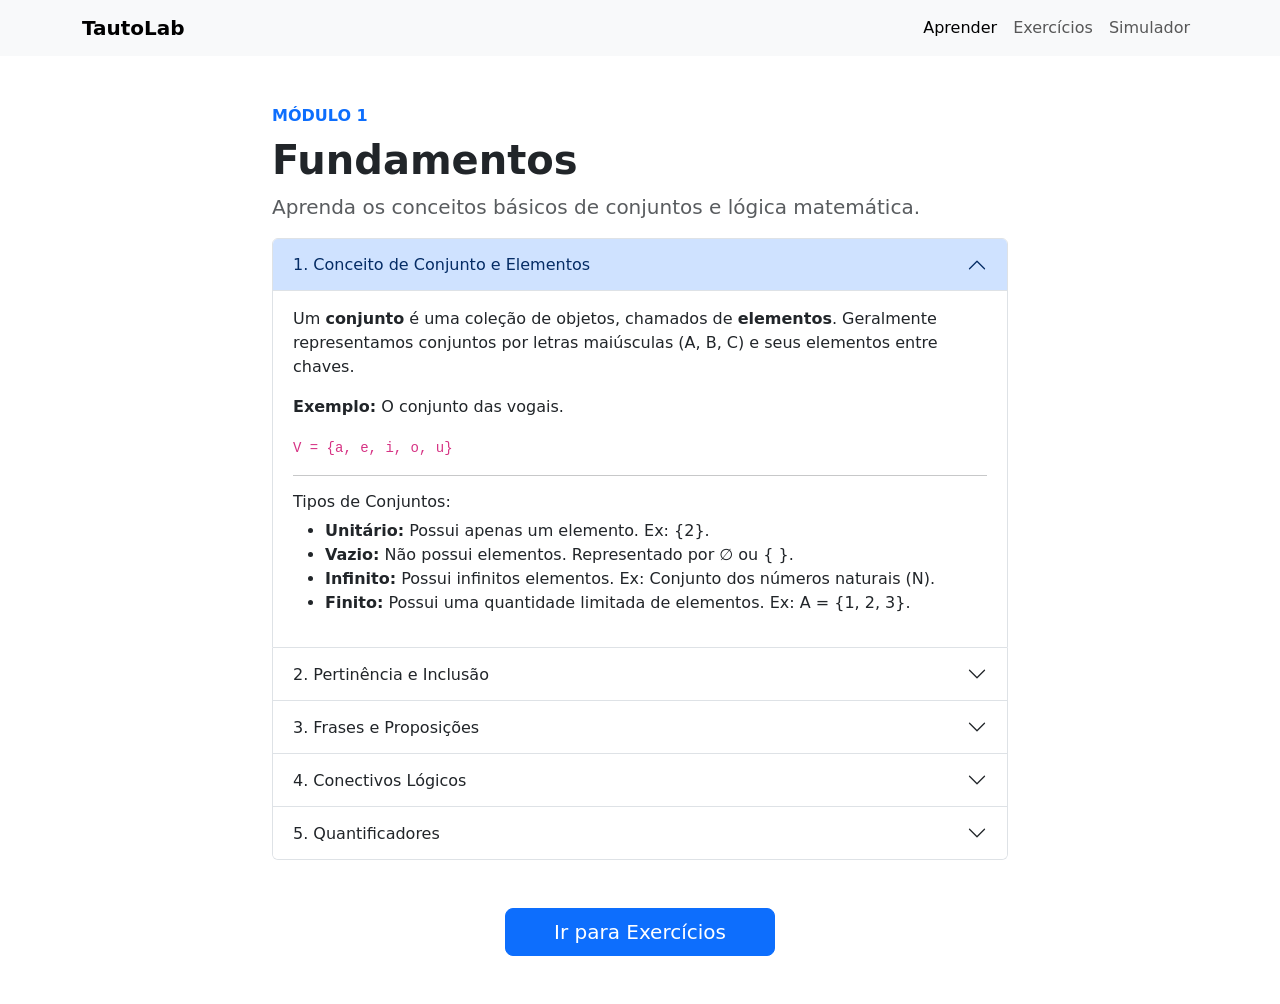
==== index.html @ dc7afc3d "aprender.html renomeado para index.html" ====
<!DOCTYPE html>
<html lang="pt-br">

<head>
    <meta charset="UTF-8">
    <meta name="viewport" content="width=device-width, initial-scale=1.0">
    <title>TautoLab - Aprender</title>
    <!-- Bootstrap 5.3.8 CSS -->
    <link href="https://cdn.jsdelivr.net/npm/bootstrap@5.3.8/dist/css/bootstrap.min.css" rel="stylesheet"
        integrity="sha384-sRIl4kxILFvY47J16cr9ZwB07vP4J8+LH7qKQnuqkuIAvNWLzeN8tE5YBujZqJLB" crossorigin="anonymous">
    <!-- CSS -->
    <link rel="stylesheet" href="css/style.css">
</head>

<body>

    <!-- Navbar Simples -->
    <nav class="navbar navbar-expand-lg bg-body-tertiary">
        <div class="container">
            <a class="navbar-brand fw-bold" href="index.html">TautoLab</a>
            <button class="navbar-toggler" type="button" data-bs-toggle="collapse" data-bs-target="#navbarNav">
                <span class="navbar-toggler-icon"></span>
            </button>
            <div class="collapse navbar-collapse" id="navbarNav">
                <ul class="navbar-nav ms-auto">
                    <li class="nav-item">
                        <a class="nav-link active" href="index.html">Aprender</a>
                    </li>
                    <li class="nav-item">
                        <a class="nav-link" href="exercicios.html">Exercícios</a>
                    </li>
                    <li class="nav-item">
                        <a class="nav-link" href="simulador.html">Simulador</a>
                    </li>
                </ul>
            </div>
        </div>
    </nav>

    <!-- Conteúdo Principal (Módulo 1) -->
    <main class="container my-5">
        <div class="row">
            <div class="col-lg-8 mx-auto">
                <span class="text-primary fw-semibold">
                    MÓDULO 1
                </span>
                <h1 class="fw-bold mt-2">
                    Fundamentos
                </h1>
                <p class="lead text-muted">Aprenda os conceitos básicos de conjuntos e lógica matemática.</p>

                <!-- Accordion para organizar os tópicos -->
                <div class="accordion" id="accordionAprender">

                    <!-- Tópico 1: Conjuntos -->
                    <div class="accordion-item">
                        <h2 class="accordion-header">
                            <button class="accordion-button" type="button" data-bs-toggle="collapse"
                                data-bs-target="#topico1" aria-expanded="true">
                                1. Conceito de Conjunto e Elementos
                            </button>
                        </h2>
                        <div id="topico1" class="accordion-collapse collapse show" data-bs-parent="#accordionAprender">
                            <div class="accordion-body">
                                <p>Um <strong>conjunto</strong> é uma coleção de objetos, chamados de
                                    <strong>elementos</strong>. Geralmente representamos conjuntos por letras maiúsculas
                                    (A, B, C) e seus elementos entre chaves.
                                </p>
                                <p><strong>Exemplo:</strong> O conjunto das vogais.</p>
                                <code>V = {a, e, i, o, u}</code>
                                <hr>
                                <h6>Tipos de Conjuntos:</h6>
                                <ul>
                                    <li><strong>Unitário:</strong> Possui apenas um elemento. Ex: {2}.</li>
                                    <li><strong>Vazio:</strong> Não possui elementos. Representado por ∅ ou { }.</li>
                                    <li><strong>Infinito:</strong> Possui infinitos elementos. Ex: Conjunto dos números
                                        naturais (N).</li>
                                    <li><strong>Finito:</strong> Possui uma quantidade limitada de elementos.
                                        Ex: A = {1, 2, 3}.</li>
                                </ul>
                            </div>
                        </div>
                    </div>

                    <!-- Tópico 2: Pertinência e Inclusão -->
                    <div class="accordion-item">
                        <h2 class="accordion-header">
                            <button class="accordion-button collapsed" type="button" data-bs-toggle="collapse"
                                data-bs-target="#topico2">
                                2. Pertinência e Inclusão
                            </button>
                        </h2>
                        <div id="topico2" class="accordion-collapse collapse" data-bs-parent="#accordionAprender">
                            <div class="accordion-body">
                                <p>Estes são os símbolos que usamos para relacionar elementos e conjuntos.</p>
                                <div class="alert alert-info">
                                    <strong>Pertinência (∈ / ∉):</strong> Relaciona um <em>elemento</em> a um
                                    conjunto.<br>
                                    Ex: <code>a ∈ V</code> (a pertence a V) ou <code>b ∉ V</code> (b não pertence a V).
                                </div>
                                <div class="alert alert-warning">
                                    <strong>Inclusão (⊂ / ⊃):</strong> Relaciona um <em>conjunto</em> a outro
                                    conjunto.<br>
                                    Ex: Se A = {1, 2} e B = {1, 2, 3, 4}, então <code>A ⊂ B</code> (A está contido em
                                    B).
                                </div>

                            </div>
                        </div>
                    </div>

                    <!-- Tópico 3: Frases e Proposições -->
                    <div class="accordion-item">
                        <h2 class="accordion-header">
                            <button class="accordion-button collapsed" type="button" data-bs-toggle="collapse"
                                data-bs-target="#topico3">
                                3. Frases e Proposições
                            </button>
                        </h2>
                        <div id="topico3" class="accordion-collapse collapse" data-bs-parent="#accordionAprender">
                            <div class="accordion-body">
                                <p>Nem toda frase é uma proposição. Uma <strong>proposição</strong> é uma sentença
                                    declarativa que pode ser classificada como <strong>Verdadeira (V)</strong> ou
                                    <strong>Falsa (F)</strong>.
                                </p>
                                <ul>
                                    <li><strong>É proposição:</strong> "O Brasil fica na América do Sul." (V)</li>
                                    <li><strong>É proposição:</strong> "2 + 2 = 5." (F)</li>
                                    <li><strong>Não é proposição:</strong> "Qual é o seu nome?" (Pergunta)</li>
                                    <li><strong>Não é proposição:</strong> "Estude para a prova!" (Imperativo)</li>
                                </ul>
                            </div>
                        </div>
                    </div>

                    <!-- Tópico 4: Conectivos Lógicos -->
                    <div class="accordion-item">
                        <h2 class="accordion-header">
                            <button class="accordion-button collapsed" type="button" data-bs-toggle="collapse"
                                data-bs-target="#topico4">
                                4. Conectivos Lógicos
                            </button>
                        </h2>
                        <div id="topico4" class="accordion-collapse collapse" data-bs-parent="#accordionAprender">
                            <div class="accordion-body">
                                <p>Os conectivos servem para combinar proposições simples e formar proposições
                                    compostas.</p>
                                <table class="table table-bordered">
                                    <thead>
                                        <tr>
                                            <th>Conectivo</th>
                                            <th>Símbolo</th>
                                            <th>Nome</th>
                                        </tr>
                                    </thead>
                                    <tbody>
                                        <tr>
                                            <td>NÃO</td>
                                            <td>~</td>
                                            <td>Negação</td>
                                        </tr>
                                        <tr>
                                            <td>E</td>
                                            <td>∧</td>
                                            <td>Conjunção</td>
                                        </tr>
                                        <tr>
                                            <td>OU</td>
                                            <td>∨</td>
                                            <td>Disjunção</td>
                                        </tr>
                                        <tr>
                                            <td>SE... ENTÃO</td>
                                            <td>→</td>
                                            <td>Condicional</td>
                                        </tr>
                                        <tr>
                                            <td>SE E SOMENTE SE</td>
                                            <td>↔</td>
                                            <td>Bicondicional</td>
                                        </tr>
                                    </tbody>
                                </table>
                                <p class="mt-3"><em>*Na próxima aba (Simulador), você poderá testar como esses
                                        conectivos funcionam na prática.</em></p>
                            </div>
                        </div>
                    </div>

                    <!-- Tópico 5: Quantificadores -->
                    <div class="accordion-item">
                        <h2 class="accordion-header">
                            <button class="accordion-button collapsed" type="button" data-bs-toggle="collapse"
                                data-bs-target="#topico5">
                                5. Quantificadores
                            </button>
                        </h2>
                        <div id="topico5" class="accordion-collapse collapse" data-bs-parent="#accordionAprender">
                            <div class="accordion-body">

                                <p>Os quantificadores indicam quantos elementos de um universo
                                    satisfazem determinada propriedade.</p>

                                <ul>
                                    <li>
                                        <strong>Universal (∀):</strong> Significa "para todo".
                                        Exemplo: <code>∀x ∈ ℕ, x + 0 = x</code>.
                                        A sentença afirma que todo número natural somado a zero
                                        permanece igual a ele mesmo.
                                    </li>
                                    <li>
                                        <strong>Existencial (∃):</strong> Significa "existe pelo menos um".
                                        Exemplo: <code>∃x ∈ {1, 2, 3}, x > 2</code>.
                                        A sentença é verdadeira porque existe um elemento do universo,
                                        o número 3, que é maior que 2.
                                    </li>
                                </ul>

                            </div>
                        </div>
                    </div>

                </div>
                <!-- Fim do Accordion -->

                <!-- Botão para ir ao próximo módulo -->
                <div class="mt-5 text-center">
                    <a href="exercicios.html" class="btn btn-primary btn-lg px-5">Ir para Exercícios <i
                            class="bi bi-arrow-right"></i></a>
                </div>

            </div>
        </div>
    </main>

    <!-- Bootstrap 5.3.8 JS Bundle (inclui Popper) -->
    <script src="https://cdn.jsdelivr.net/npm/bootstrap@5.3.8/dist/js/bootstrap.bundle.min.js"
        integrity="sha384-FKyoEForCGlyvwx9Hj09JcYn3nv7wiPVlz7YYwJrWVcXK/BmnVDxM+D2scQbITxI"
        crossorigin="anonymous"></script>

    <script src="js/aprender.js"></script>
</body>

</html>
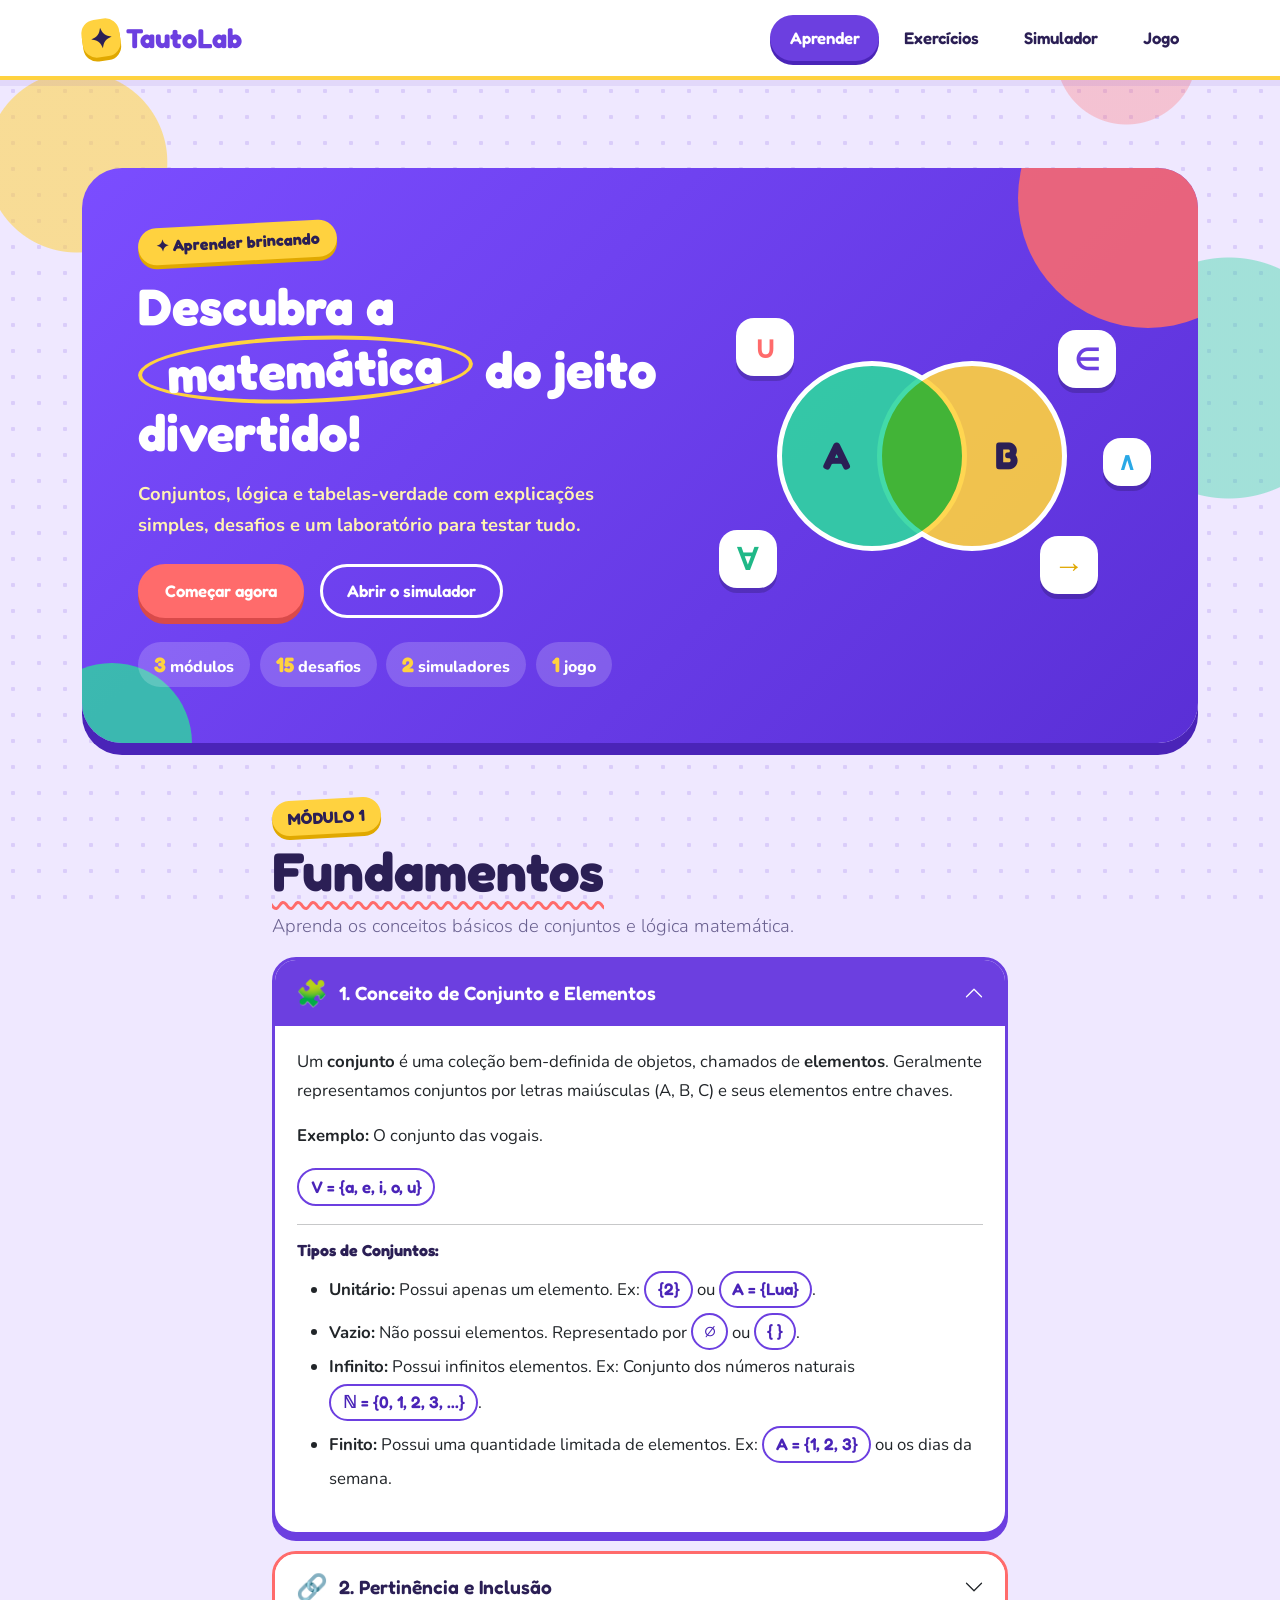
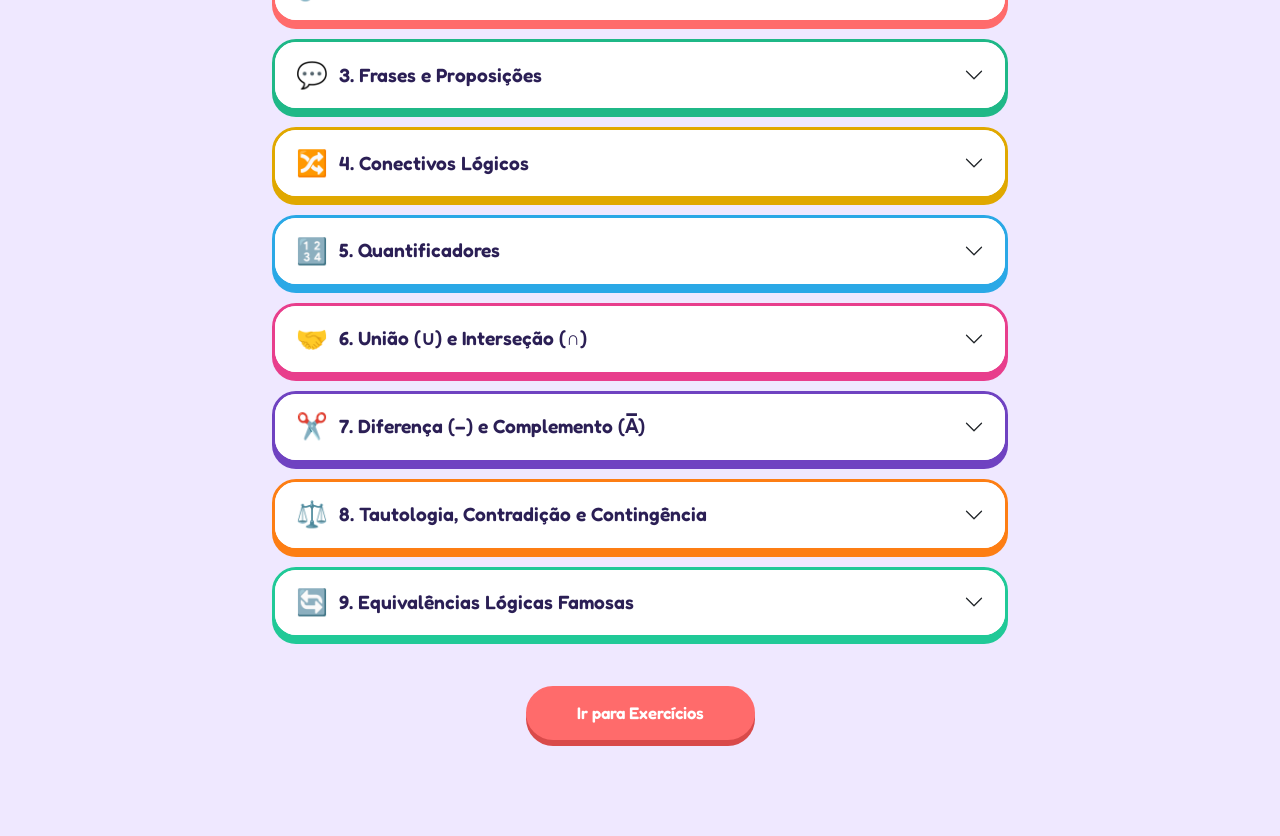
==== commit 18a6a456: "Projeto reestruturado" ====
--- a/index.html
+++ b/index.html
@@ -1,244 +1,412 @@
-<!DOCTYPE html>
-<html lang="pt-br">
-
-<head>
-    <meta charset="UTF-8">
-    <meta name="viewport" content="width=device-width, initial-scale=1.0">
-    <title>TautoLab - Aprender</title>
-    <!-- Bootstrap 5.3.8 CSS -->
-    <link href="https://cdn.jsdelivr.net/npm/bootstrap@5.3.8/dist/css/bootstrap.min.css" rel="stylesheet"
-        integrity="sha384-sRIl4kxILFvY47J16cr9ZwB07vP4J8+LH7qKQnuqkuIAvNWLzeN8tE5YBujZqJLB" crossorigin="anonymous">
-    <!-- CSS -->
-    <link rel="stylesheet" href="css/style.css">
-</head>
-
-<body>
-
-    <!-- Navbar Simples -->
-    <nav class="navbar navbar-expand-lg bg-body-tertiary">
-        <div class="container">
-            <a class="navbar-brand fw-bold" href="index.html">TautoLab</a>
-            <button class="navbar-toggler" type="button" data-bs-toggle="collapse" data-bs-target="#navbarNav">
-                <span class="navbar-toggler-icon"></span>
-            </button>
-            <div class="collapse navbar-collapse" id="navbarNav">
-                <ul class="navbar-nav ms-auto">
-                    <li class="nav-item">
-                        <a class="nav-link active" href="index.html">Aprender</a>
-                    </li>
-                    <li class="nav-item">
-                        <a class="nav-link" href="exercicios.html">Exercícios</a>
-                    </li>
-                    <li class="nav-item">
-                        <a class="nav-link" href="simulador.html">Simulador</a>
-                    </li>
-                </ul>
-            </div>
-        </div>
-    </nav>
-
-    <!-- Conteúdo Principal (Módulo 1) -->
-    <main class="container my-5">
-        <div class="row">
-            <div class="col-lg-8 mx-auto">
-                <span class="text-primary fw-semibold">
-                    MÓDULO 1
-                </span>
-                <h1 class="fw-bold mt-2">
-                    Fundamentos
-                </h1>
-                <p class="lead text-muted">Aprenda os conceitos básicos de conjuntos e lógica matemática.</p>
-
-                <!-- Accordion para organizar os tópicos -->
-                <div class="accordion" id="accordionAprender">
-
-                    <!-- Tópico 1: Conjuntos -->
-                    <div class="accordion-item">
-                        <h2 class="accordion-header">
-                            <button class="accordion-button" type="button" data-bs-toggle="collapse"
-                                data-bs-target="#topico1" aria-expanded="true">
-                                1. Conceito de Conjunto e Elementos
-                            </button>
-                        </h2>
-                        <div id="topico1" class="accordion-collapse collapse show" data-bs-parent="#accordionAprender">
-                            <div class="accordion-body">
-                                <p>Um <strong>conjunto</strong> é uma coleção de objetos, chamados de
-                                    <strong>elementos</strong>. Geralmente representamos conjuntos por letras maiúsculas
-                                    (A, B, C) e seus elementos entre chaves.
-                                </p>
-                                <p><strong>Exemplo:</strong> O conjunto das vogais.</p>
-                                <code>V = {a, e, i, o, u}</code>
-                                <hr>
-                                <h6>Tipos de Conjuntos:</h6>
-                                <ul>
-                                    <li><strong>Unitário:</strong> Possui apenas um elemento. Ex: {2}.</li>
-                                    <li><strong>Vazio:</strong> Não possui elementos. Representado por ∅ ou { }.</li>
-                                    <li><strong>Infinito:</strong> Possui infinitos elementos. Ex: Conjunto dos números
-                                        naturais (N).</li>
-                                    <li><strong>Finito:</strong> Possui uma quantidade limitada de elementos.
-                                        Ex: A = {1, 2, 3}.</li>
-                                </ul>
-                            </div>
-                        </div>
-                    </div>
-
-                    <!-- Tópico 2: Pertinência e Inclusão -->
-                    <div class="accordion-item">
-                        <h2 class="accordion-header">
-                            <button class="accordion-button collapsed" type="button" data-bs-toggle="collapse"
-                                data-bs-target="#topico2">
-                                2. Pertinência e Inclusão
-                            </button>
-                        </h2>
-                        <div id="topico2" class="accordion-collapse collapse" data-bs-parent="#accordionAprender">
-                            <div class="accordion-body">
-                                <p>Estes são os símbolos que usamos para relacionar elementos e conjuntos.</p>
-                                <div class="alert alert-info">
-                                    <strong>Pertinência (∈ / ∉):</strong> Relaciona um <em>elemento</em> a um
-                                    conjunto.<br>
-                                    Ex: <code>a ∈ V</code> (a pertence a V) ou <code>b ∉ V</code> (b não pertence a V).
-                                </div>
-                                <div class="alert alert-warning">
-                                    <strong>Inclusão (⊂ / ⊃):</strong> Relaciona um <em>conjunto</em> a outro
-                                    conjunto.<br>
-                                    Ex: Se A = {1, 2} e B = {1, 2, 3, 4}, então <code>A ⊂ B</code> (A está contido em
-                                    B).
-                                </div>
-
-                            </div>
-                        </div>
-                    </div>
-
-                    <!-- Tópico 3: Frases e Proposições -->
-                    <div class="accordion-item">
-                        <h2 class="accordion-header">
-                            <button class="accordion-button collapsed" type="button" data-bs-toggle="collapse"
-                                data-bs-target="#topico3">
-                                3. Frases e Proposições
-                            </button>
-                        </h2>
-                        <div id="topico3" class="accordion-collapse collapse" data-bs-parent="#accordionAprender">
-                            <div class="accordion-body">
-                                <p>Nem toda frase é uma proposição. Uma <strong>proposição</strong> é uma sentença
-                                    declarativa que pode ser classificada como <strong>Verdadeira (V)</strong> ou
-                                    <strong>Falsa (F)</strong>.
-                                </p>
-                                <ul>
-                                    <li><strong>É proposição:</strong> "O Brasil fica na América do Sul." (V)</li>
-                                    <li><strong>É proposição:</strong> "2 + 2 = 5." (F)</li>
-                                    <li><strong>Não é proposição:</strong> "Qual é o seu nome?" (Pergunta)</li>
-                                    <li><strong>Não é proposição:</strong> "Estude para a prova!" (Imperativo)</li>
-                                </ul>
-                            </div>
-                        </div>
-                    </div>
-
-                    <!-- Tópico 4: Conectivos Lógicos -->
-                    <div class="accordion-item">
-                        <h2 class="accordion-header">
-                            <button class="accordion-button collapsed" type="button" data-bs-toggle="collapse"
-                                data-bs-target="#topico4">
-                                4. Conectivos Lógicos
-                            </button>
-                        </h2>
-                        <div id="topico4" class="accordion-collapse collapse" data-bs-parent="#accordionAprender">
-                            <div class="accordion-body">
-                                <p>Os conectivos servem para combinar proposições simples e formar proposições
-                                    compostas.</p>
-                                <table class="table table-bordered">
-                                    <thead>
-                                        <tr>
-                                            <th>Conectivo</th>
-                                            <th>Símbolo</th>
-                                            <th>Nome</th>
-                                        </tr>
-                                    </thead>
-                                    <tbody>
-                                        <tr>
-                                            <td>NÃO</td>
-                                            <td>~</td>
-                                            <td>Negação</td>
-                                        </tr>
-                                        <tr>
-                                            <td>E</td>
-                                            <td>∧</td>
-                                            <td>Conjunção</td>
-                                        </tr>
-                                        <tr>
-                                            <td>OU</td>
-                                            <td>∨</td>
-                                            <td>Disjunção</td>
-                                        </tr>
-                                        <tr>
-                                            <td>SE... ENTÃO</td>
-                                            <td>→</td>
-                                            <td>Condicional</td>
-                                        </tr>
-                                        <tr>
-                                            <td>SE E SOMENTE SE</td>
-                                            <td>↔</td>
-                                            <td>Bicondicional</td>
-                                        </tr>
-                                    </tbody>
-                                </table>
-                                <p class="mt-3"><em>*Na próxima aba (Simulador), você poderá testar como esses
-                                        conectivos funcionam na prática.</em></p>
-                            </div>
-                        </div>
-                    </div>
-
-                    <!-- Tópico 5: Quantificadores -->
-                    <div class="accordion-item">
-                        <h2 class="accordion-header">
-                            <button class="accordion-button collapsed" type="button" data-bs-toggle="collapse"
-                                data-bs-target="#topico5">
-                                5. Quantificadores
-                            </button>
-                        </h2>
-                        <div id="topico5" class="accordion-collapse collapse" data-bs-parent="#accordionAprender">
-                            <div class="accordion-body">
-
-                                <p>Os quantificadores indicam quantos elementos de um universo
-                                    satisfazem determinada propriedade.</p>
-
-                                <ul>
-                                    <li>
-                                        <strong>Universal (∀):</strong> Significa "para todo".
-                                        Exemplo: <code>∀x ∈ ℕ, x + 0 = x</code>.
-                                        A sentença afirma que todo número natural somado a zero
-                                        permanece igual a ele mesmo.
-                                    </li>
-                                    <li>
-                                        <strong>Existencial (∃):</strong> Significa "existe pelo menos um".
-                                        Exemplo: <code>∃x ∈ {1, 2, 3}, x > 2</code>.
-                                        A sentença é verdadeira porque existe um elemento do universo,
-                                        o número 3, que é maior que 2.
-                                    </li>
-                                </ul>
-
-                            </div>
-                        </div>
-                    </div>
-
-                </div>
-                <!-- Fim do Accordion -->
-
-                <!-- Botão para ir ao próximo módulo -->
-                <div class="mt-5 text-center">
-                    <a href="exercicios.html" class="btn btn-primary btn-lg px-5">Ir para Exercícios <i
-                            class="bi bi-arrow-right"></i></a>
-                </div>
-
-            </div>
-        </div>
-    </main>
-
-    <!-- Bootstrap 5.3.8 JS Bundle (inclui Popper) -->
-    <script src="https://cdn.jsdelivr.net/npm/bootstrap@5.3.8/dist/js/bootstrap.bundle.min.js"
-        integrity="sha384-FKyoEForCGlyvwx9Hj09JcYn3nv7wiPVlz7YYwJrWVcXK/BmnVDxM+D2scQbITxI"
-        crossorigin="anonymous"></script>
-
-    <script src="js/aprender.js"></script>
-</body>
-
+<!DOCTYPE html>
+<html lang="pt-br">
+
+<head>
+    <meta charset="UTF-8">
+    <meta name="viewport" content="width=device-width, initial-scale=1.0">
+    <title>TautoLab - Aprender brincando</title>
+    <!-- Bootstrap 5.3.8 CSS -->
+    <link href="https://cdn.jsdelivr.net/npm/bootstrap@5.3.8/dist/css/bootstrap.min.css" rel="stylesheet"
+        integrity="sha384-sRIl4kxILFvY47J16cr9ZwB07vP4J8+LH7qKQnuqkuIAvNWLzeN8tE5YBujZqJLB" crossorigin="anonymous">
+    <!-- CSS -->
+    <link rel="stylesheet" href="css/style.css">
+</head>
+
+<body class="pagina-aprender">
+
+    <!-- Navbar Simples -->
+    <nav class="navbar navbar-expand-lg navbar-tauto">
+        <div class="container">
+            <a class="navbar-brand fw-bold" href="index.html"><span class="brand-mark" aria-hidden="true">✦</span> TautoLab</a>
+            <button class="navbar-toggler" type="button" data-bs-toggle="collapse" data-bs-target="#navbarNav">
+                <span class="navbar-toggler-icon"></span>
+            </button>
+            <div class="collapse navbar-collapse" id="navbarNav">
+                <ul class="navbar-nav ms-auto">
+                    <li class="nav-item">
+                        <a class="nav-link active" href="index.html">Aprender</a>
+                    </li>
+                    <li class="nav-item">
+                        <a class="nav-link" href="exercicios.html">Exercícios</a>
+                    </li>
+                    <li class="nav-item">
+                        <a class="nav-link" href="simulador.html">Simulador</a>
+                    </li>
+                    <li class="nav-item">
+                        <a class="nav-link" href="jogo.html">Jogo</a>
+                    </li>
+                </ul>
+            </div>
+        </div>
+    </nav>
+
+    <!-- Conteúdo Principal -->
+    <main class="container my-5">
+
+        <!-- HERO SECTION -->
+        <section class="hero" aria-labelledby="tituloHero">
+            <div class="hero-texto">
+                <span class="hero-selo">✦ Aprender brincando</span>
+                <h2 class="hero-titulo" id="tituloHero">
+                    Descubra a <span class="destaque">matemática</span> do jeito divertido!
+                </h2>
+                <p class="hero-descricao">
+                    Conjuntos, lógica e tabelas-verdade com explicações simples,
+                    desafios e um laboratório para testar tudo.
+                </p>
+                <div class="hero-botoes">
+                    <a href="#accordionAprender" class="btn btn-primary btn-lg">Começar agora</a>
+                    <a href="simulador.html" class="btn btn-outline-primary btn-lg">Abrir o simulador</a>
+                </div>
+                <ul class="hero-numeros">
+                    <li><strong>3</strong> módulos</li>
+                    <li><strong>15</strong> desafios</li>
+                    <li><strong>2</strong> simuladores</li>
+                    <li><strong>1</strong> jogo</li>
+                </ul>
+            </div>
+
+            <div class="hero-arte" aria-hidden="true">
+                <div class="venn">
+                    <span class="venn-a">A</span>
+                    <span class="venn-b">B</span>
+                </div>
+                <span class="simbolo s1">∪</span>
+                <span class="simbolo s2">∈</span>
+                <span class="simbolo s3">∀</span>
+                <span class="simbolo s4">→</span>
+                <span class="simbolo s5">∧</span>
+            </div>
+        </section>
+
+        <div class="row">
+            <div class="col-lg-8 mx-auto">
+                <span class="text-primary fw-semibold">
+                    MÓDULO 1
+                </span>
+                <h1 class="fw-bold mt-2">
+                    Fundamentos
+                </h1>
+                <p class="lead text-muted">Aprenda os conceitos básicos de conjuntos e lógica matemática.</p>
+
+                <!-- Accordion para organizar os tópicos -->
+                <div class="accordion" id="accordionAprender">
+
+                    <!-- Tópico 1: Conjuntos -->
+                    <div class="accordion-item">
+                        <h2 class="accordion-header">
+                            <button class="accordion-button" type="button" data-bs-toggle="collapse"
+                                data-bs-target="#topico1" aria-expanded="true">
+                                1. Conceito de Conjunto e Elementos
+                            </button>
+                        </h2>
+                        <div id="topico1" class="accordion-collapse collapse show" data-bs-parent="#accordionAprender">
+                            <div class="accordion-body">
+                                <p>Um <strong>conjunto</strong> é uma coleção bem-definida de objetos, chamados de
+                                    <strong>elementos</strong>. Geralmente representamos conjuntos por letras maiúsculas
+                                    (A, B, C) e seus elementos entre chaves.
+                                </p>
+                                <p><strong>Exemplo:</strong> O conjunto das vogais.</p>
+                                <p><span class="chip">V = {a, e, i, o, u}</span></p>
+                                <hr>
+                                <h6>Tipos de Conjuntos:</h6>
+                                <ul>
+                                    <li><strong>Unitário:</strong> Possui apenas um elemento. Ex: <span class="chip">{2}</span> ou <span class="chip">A = {Lua}</span>.</li>
+                                    <li><strong>Vazio:</strong> Não possui elementos. Representado por <span class="chip">∅</span> ou <span class="chip">{ }</span>.</li>
+                                    <li><strong>Infinito:</strong> Possui infinitos elementos. Ex: Conjunto dos números naturais <span class="chip">ℕ = {0, 1, 2, 3, ...}</span>.</li>
+                                    <li><strong>Finito:</strong> Possui uma quantidade limitada de elementos. Ex: <span class="chip">A = {1, 2, 3}</span> ou os dias da semana.</li>
+                                </ul>
+                            </div>
+                        </div>
+                    </div>
+
+                    <!-- Tópico 2: Pertinência e Inclusão -->
+                    <div class="accordion-item">
+                        <h2 class="accordion-header">
+                            <button class="accordion-button collapsed" type="button" data-bs-toggle="collapse"
+                                data-bs-target="#topico2">
+                                2. Pertinência e Inclusão
+                            </button>
+                        </h2>
+                        <div id="topico2" class="accordion-collapse collapse" data-bs-parent="#accordionAprender">
+                            <div class="accordion-body">
+                                <p>Imagine uma <strong>caixa de lápis de cor</strong> 🖍️. A caixa é o <strong>conjunto</strong> e cada lápis é um <strong>elemento</strong>.</p>
+                                <p class="mb-2">Vamos chamar a nossa caixa de <span class="chip">C = {vermelho, azul, verde}</span></p>
+
+                                <div class="alert alert-info">
+                                    <strong>∈ "pertence"</strong> 📦<br>
+                                    Responde: <em>"Este lápis está dentro da caixa?"</em><br>
+                                    <span class="chip">vermelho ∈ C</span> → o lápis vermelho <strong>está</strong> na caixa. ✅<br>
+                                    <span class="chip">rosa ∉ C</span> → o lápis rosa <strong>não está</strong> na caixa. ❌
+                                </div>
+
+                                <p class="mt-4">Agora imagine <strong>uma caixa pequena dentro de uma caixa maior</strong>, como as bonecas russas 🪆.</p>
+                                <p class="mb-2">Veja: <span class="chip">A = {1, 2}</span> e <span class="chip">B = {1, 2, 3, 4}</span></p>
+
+                                <div class="alert alert-warning">
+                                    <strong>⊂ "está contido"</strong> 🪆<br>
+                                    Todo mundo de A também está em B. Por isso a caixa A cabe dentro da caixa B.<br>
+                                    <span class="chip">A ⊂ B</span> → "A está contido em B". ✅<br>
+                                    <span class="chip">B ⊃ A</span> → o contrário: "B contém A".
+                                </div>
+
+                                <div class="dica">
+                                    💡 <strong>Como não se confundir?</strong>
+                                    <ul class="mb-0">
+                                        <li><strong>∈</strong> liga <strong>um objeto</strong> a uma caixa (um lápis → a caixa).</li>
+                                        <li><strong>⊂</strong> liga <strong>uma caixa</strong> a outra caixa.</li>
+                                    </ul>
+                                </div>
+                            </div>
+                        </div>
+                    </div>
+
+                    <!-- Tópico 3: Frases e Proposições -->
+                    <div class="accordion-item">
+                        <h2 class="accordion-header">
+                            <button class="accordion-button collapsed" type="button" data-bs-toggle="collapse"
+                                data-bs-target="#topico3">
+                                3. Frases e Proposições
+                            </button>
+                        </h2>
+                        <div id="topico3" class="accordion-collapse collapse" data-bs-parent="#accordionAprender">
+                            <div class="accordion-body">
+                                <p>Nem toda frase é uma proposição. Uma <strong>proposição</strong> é uma sentença
+                                    declarativa que pode ser classificada como <strong>Verdadeira (V)</strong> ou
+                                    <strong>Falsa (F)</strong>, nunca os dois ao mesmo tempo.
+                                </p>
+                                <div class="alert alert-success">
+                                    <strong>É proposição (tem valor V ou F):</strong> ✅
+                                    <ul class="mb-0 mt-1">
+                                        <li>"O Brasil fica na América do Sul." → <span class="chip">Verdadeiro (V)</span></li>
+                                        <li>"2 + 2 = 5." → <span class="chip">Falso (F)</span></li>
+                                        <li>"Salvador é a capital da Bahia." → <span class="chip">Verdadeiro (V)</span></li>
+                                    </ul>
+                                </div>
+                                <div class="alert alert-danger mb-0">
+                                    <strong>Não é proposição (não dá para julgar V ou F):</strong> ❌
+                                    <ul class="mb-0 mt-1">
+                                        <li>"Qual é o seu nome?" (Pergunta)</li>
+                                        <li>"Estude para a prova!" (Ordem / Imperativo)</li>
+                                        <li>"x + 2 = 5" (Sentença aberta — não sabemos quem é o <em>x</em>)</li>
+                                    </ul>
+                                </div>
+                            </div>
+                        </div>
+                    </div>
+
+                    <!-- Tópico 4: Conectivos Lógicos -->
+                    <div class="accordion-item">
+                        <h2 class="accordion-header">
+                            <button class="accordion-button collapsed" type="button" data-bs-toggle="collapse"
+                                data-bs-target="#topico4">
+                                4. Conectivos Lógicos
+                            </button>
+                        </h2>
+                        <div id="topico4" class="accordion-collapse collapse" data-bs-parent="#accordionAprender">
+                            <div class="accordion-body">
+                                <p>Os conectivos servem para combinar proposições simples e formar proposições
+                                    compostas.</p>
+                                <div class="table-responsive">
+                                    <table class="table table-bordered align-middle">
+                                        <thead>
+                                            <tr>
+                                                <th>Conectivo</th>
+                                                <th>Símbolo</th>
+                                                <th>Nome</th>
+                                                <th>Exemplo prático</th>
+                                            </tr>
+                                        </thead>
+                                        <tbody>
+                                            <tr>
+                                                <td>NÃO</td>
+                                                <td><span class="chip">¬</span> ou <span class="chip">~</span></td>
+                                                <td>Negação</td>
+                                                <td>Inverte o valor: "Não está chovendo."</td>
+                                            </tr>
+                                            <tr>
+                                                <td>E</td>
+                                                <td><span class="chip">∧</span></td>
+                                                <td>Conjunção</td>
+                                                <td>Só é V se <strong>tudo</strong> for V: "Estudo <strong>e</strong> treino."</td>
+                                            </tr>
+                                            <tr>
+                                                <td>OU</td>
+                                                <td><span class="chip">∨</span></td>
+                                                <td>Disjunção</td>
+                                                <td>Basta <strong>um</strong> ser V: "Leio <strong>ou</strong> jogo."</td>
+                                            </tr>
+                                            <tr>
+                                                <td>SE... ENTÃO</td>
+                                                <td><span class="chip">→</span></td>
+                                                <td>Condicional</td>
+                                                <td>Promessa: "<strong>Se</strong> chover, <strong>então</strong> molha."</td>
+                                            </tr>
+                                            <tr>
+                                                <td>SE E SOMENTE SE</td>
+                                                <td><span class="chip">↔</span></td>
+                                                <td>Bicondicional</td>
+                                                <td>Valores iguais: "Passo <strong>se e somente se</strong> estudar."</td>
+                                            </tr>
+                                        </tbody>
+                                    </table>
+                                </div>
+                                <div class="dica">
+                                    🧪 <strong>Dica:</strong> Na aba <strong>Simulador</strong>, você pode montar expressões com esses símbolos e gerar a tabela-verdade automaticamente!
+                                </div>
+                            </div>
+                        </div>
+                    </div>
+
+                    <!-- Tópico 5: Quantificadores -->
+                    <div class="accordion-item">
+                        <h2 class="accordion-header">
+                            <button class="accordion-button collapsed" type="button" data-bs-toggle="collapse"
+                                data-bs-target="#topico5">
+                                5. Quantificadores
+                            </button>
+                        </h2>
+                        <div id="topico5" class="accordion-collapse collapse" data-bs-parent="#accordionAprender">
+                            <div class="accordion-body">
+                                <p>Os quantificadores são palavrinhas mágicas que dizem <strong>quantos</strong> elementos têm uma característica.</p>
+                                <p class="mb-2">Imagine uma turma com 3 crianças: <span class="chip">Ana, Beto, Caio</span> 🧑‍🤝‍🧑</p>
+
+                                <div class="alert alert-info">
+                                    <strong>∀ "para todo"</strong> (vale para <strong>TODOS</strong>) 📣<br>
+                                    <em>"Todo mundo trouxe lanche."</em> Só é verdade se <strong>as 3 crianças</strong> trouxerem.<br>
+                                    Com números: <span class="chip">∀x ∈ {2, 4, 6}, x é par</span> ✅ verdade, todos são pares!<br>
+                                    Já <span class="chip">∀x ∈ {2, 4, 5}, x é par</span> ❌ falso, porque o 5 não é par.
+                                </div>
+
+                                <div class="alert alert-warning">
+                                    <strong>∃ "existe"</strong> (basta <strong>UM</strong>) 🔎<br>
+                                    <em>"Alguém trouxe lanche."</em> Basta <strong>uma</strong> criança ter trazido.<br>
+                                    Com números: <span class="chip">∃x ∈ {1, 2, 3}, x &gt; 2</span> ✅ verdade, o <strong>3</strong> é maior que 2!
+                                </div>
+
+                                <div class="dica">
+                                    💡 <strong>Para lembrar:</strong>
+                                    <ul class="mb-0">
+                                        <li><strong>∀</strong> (de cabeça para baixo, parece um <em>A</em> de "<strong>A</strong>ll", "todos") é <strong>exigente</strong>: todos precisam passar no teste.</li>
+                                        <li><strong>∃</strong> (um <em>E</em> ao contrário, de "<strong>E</strong>xiste") é <strong>tranquilo</strong>: basta um passar.</li>
+                                    </ul>
+                                </div>
+                            </div>
+                        </div>
+                    </div>
+
+                    <!-- Tópico 6 -->
+                    <div class="accordion-item">
+                        <h2 class="accordion-header">
+                            <button class="accordion-button collapsed" type="button" data-bs-toggle="collapse"
+                                data-bs-target="#topico6">
+                                6. União (∪) e Interseção (∩)
+                            </button>
+                        </h2>
+                        <div id="topico6" class="accordion-collapse collapse" data-bs-parent="#accordionAprender">
+                            <div class="accordion-body">
+                                <p>Considere dois grupos de amigos: <span class="chip">A = {1, 2, 3}</span> e <span class="chip">B = {3, 4, 5}</span>.</p>
+                                <div class="alert alert-info">
+                                    <strong>União (A ∪ B) — "Juntar tudo"</strong> 🤝<br>
+                                    Reúne todos os elementos de A e de B em uma única caixa, sem repetir o que aparece duas vezes.<br>
+                                    Exemplo: <span class="chip">A ∪ B = {1, 2, 3, 4, 5}</span>
+                                </div>
+                                <div class="alert alert-warning mb-0">
+                                    <strong>Interseção (A ∩ B) — "O que têm em comum"</strong> 🎯<br>
+                                    Pega somente os elementos repetidos que estão nos dois conjuntos ao mesmo tempo.<br>
+                                    Exemplo: <span class="chip">A ∩ B = {3}</span> (se não houver nada em comum, o resultado é <span class="chip">∅</span>).
+                                </div>
+                            </div>
+                        </div>
+                    </div>
+
+                    <!-- Tópico 7 -->
+                    <div class="accordion-item">
+                        <h2 class="accordion-header">
+                            <button class="accordion-button collapsed" type="button" data-bs-toggle="collapse"
+                                data-bs-target="#topico7">
+                                7. Diferença (−) e Complemento (A̅)
+                            </button>
+                        </h2>
+                        <div id="topico7" class="accordion-collapse collapse" data-bs-parent="#accordionAprender">
+                            <div class="accordion-body">
+                                <p>Considere o Universo <span class="chip">U = {1, 2, 3, 4, 5, 6}</span>, <span class="chip">A = {1, 2, 3}</span> e <span class="chip">B = {3, 4}</span>.</p>
+                                <div class="alert alert-info">
+                                    <strong>Diferença (A − B) — "Só o que é de A"</strong> ✂️<br>
+                                    Tira de A tudo o que também aparece em B.<br>
+                                    Exemplo: <span class="chip">A − B = {1, 2}</span> (o 3 saiu porque estava em B).
+                                </div>
+                                <div class="alert alert-warning mb-0">
+                                    <strong>Complemento (A̅) — "O que falta para completar U"</strong> 🧩<br>
+                                    São todos os elementos do Universo (U) que ficaram de fora de A.<br>
+                                    Exemplo: <span class="chip">A̅ = {4, 5, 6}</span>
+                                </div>
+                            </div>
+                        </div>
+                    </div>
+
+                    <!-- Tópico 8 -->
+                    <div class="accordion-item">
+                        <h2 class="accordion-header">
+                            <button class="accordion-button collapsed" type="button" data-bs-toggle="collapse"
+                                data-bs-target="#topico8">
+                                8. Tautologia, Contradição e Contingência
+                            </button>
+                        </h2>
+                        <div id="topico8" class="accordion-collapse collapse" data-bs-parent="#accordionAprender">
+                            <div class="accordion-body">
+                                <p>Quando montamos a tabela-verdade completa de uma expressão, o resultado final recebe um nome especial:</p>
+                                <ul>
+                                    <li><strong>Tautologia:</strong> O resultado é <strong>sempre Verdadeiro (V)</strong> em todas as linhas. Ex: <span class="chip">p ∨ ¬p</span> ("Ou chove, ou não chove").</li>
+                                    <li class="mt-2"><strong>Contradição:</strong> O resultado é <strong>sempre Falso (F)</strong> em todas as linhas. Ex: <span class="chip">p ∧ ¬p</span> ("Chove e não chove ao mesmo tempo").</li>
+                                    <li class="mt-2"><strong>Contingência:</strong> Mistura resultados <strong>V</strong> e <strong>F</strong> dependendo dos valores iniciais. Ex: <span class="chip">p → q</span>.</li>
+                                </ul>
+                            </div>
+                        </div>
+                    </div>
+
+                    <!-- Tópico 9 -->
+                    <div class="accordion-item">
+                        <h2 class="accordion-header">
+                            <button class="accordion-button collapsed" type="button" data-bs-toggle="collapse"
+                                data-bs-target="#topico9">
+                                9. Equivalências Lógicas Famosas
+                            </button>
+                        </h2>
+                        <div id="topico9" class="accordion-collapse collapse" data-bs-parent="#accordionAprender">
+                            <div class="accordion-body">
+                                <p>Duas expressões são <strong>equivalentes (≡)</strong> quando possuem exatamente a mesma tabela-verdade:</p>
+                                <div class="dica mt-0">
+                                    🔄 <strong>As 3 regras de ouro:</strong>
+                                    <ul class="mb-0 mt-1">
+                                        <li><strong>Dupla Negação:</strong> <span class="chip">¬(¬p) ≡ p</span> (Negar duas vezes volta ao início).</li>
+                                        <li><strong>Leis de De Morgan:</strong> <span class="chip">¬(p ∧ q) ≡ ¬p ∨ ¬q</span> e <span class="chip">¬(p ∨ q) ≡ ¬p ∧ ¬q</span>.</li>
+                                        <li><strong>Equivalência do "Se... então":</strong> <span class="chip">p → q ≡ ¬p ∨ q</span> ("Se estudo, passo" equivale a "Não estudo ou passo").</li>
+                                    </ul>
+                                </div>
+                            </div>
+                        </div>
+                    </div>
+
+                </div>
+                <!-- Fim do Accordion -->
+
+                <!-- Botão para ir ao próximo módulo -->
+                <div class="mt-5 text-center">
+                    <a href="exercicios.html" class="btn btn-primary btn-lg px-5">Ir para Exercícios <i
+                            class="bi bi-arrow-right"></i></a>
+                </div>
+
+            </div>
+        </div>
+    </main>
+
+    <!-- Bootstrap 5.3.8 JS Bundle (inclui Popper) -->
+    <script src="https://cdn.jsdelivr.net/npm/bootstrap@5.3.8/dist/js/bootstrap.bundle.min.js"
+        integrity="sha384-FKyoEForCGlyvwx9Hj09JcYn3nv7wiPVlz7YYwJrWVcXK/BmnVDxM+D2scQbITxI"
+        crossorigin="anonymous"></script>
+
+    <script src="js/aprender.js"></script>
+</body>
+
 </html>
--- a/css/style.css
+++ b/css/style.css
@@ -0,0 +1,421 @@
+@import url('https://fonts.googleapis.com/css2?family=Fredoka:wght@500;600;700&family=Nunito:wght@400;600;700;800;900&display=swap');
+
+:root {
+  --ink: #2b1f55;
+  --muted: #6b6291;
+  --violet: #6c3fe0;
+  --violet-dark: #4a24b8;
+  --lilac: #efe8ff;
+  --coral: #ff6b6b;
+  --coral-dark: #d94a4a;
+  --sun: #ffd23f;
+  --mint: #2fd6a0;
+  --sky: #5cc8ff;
+  --paper: #fffaf3;
+  --pop: 0 8px 0 rgba(74, 36, 184, .14);
+  --font-title: 'Fredoka', 'Nunito', sans-serif;
+}
+
+* { box-sizing: border-box; }
+
+body {
+  font-family: 'Nunito', 'Trebuchet MS', sans-serif;
+  color: var(--ink);
+  min-height: 100vh;
+  background-color: var(--lilac);
+  background-image:
+    radial-gradient(circle at 6% 18%, rgba(255, 210, 63, .55) 0 90px, transparent 91px),
+    radial-gradient(circle at 96% 42%, rgba(47, 214, 160, .40) 0 120px, transparent 121px),
+    radial-gradient(circle at 88% 6%, rgba(255, 107, 107, .30) 0 70px, transparent 71px),
+    radial-gradient(rgba(108, 63, 224, .16) 2px, transparent 2.5px);
+  background-size: auto, auto, auto, 26px 26px;
+  background-attachment: fixed;
+}
+
+/* ---------- Navegação ---------- */
+.navbar-tauto {
+  background: #fff !important;
+  border: 0 !important;
+  border-bottom: 4px solid var(--sun) !important;
+  box-shadow: 0 6px 0 rgba(74, 36, 184, .08);
+  padding: .8rem 0;
+}
+.navbar-brand {
+  font-family: var(--font-title);
+  color: var(--violet) !important;
+  font-weight: 700 !important;
+  font-size: 1.7rem;
+  display: flex;
+  align-items: center;
+  gap: .4rem;
+}
+.brand-mark {
+  display: inline-grid;
+  place-items: center;
+  width: 38px; height: 38px;
+  border-radius: 14px;
+  transform: rotate(-8deg);
+  color: var(--ink);
+  background: var(--sun);
+  box-shadow: 0 4px 0 #e0a800;
+}
+.navbar-nav { gap: .4rem; }
+.nav-link {
+  font-family: var(--font-title);
+  font-size: 1.05rem;
+  font-weight: 600;
+  color: var(--ink) !important;
+  border-radius: 999px;
+  padding: .55rem 1.2rem !important;
+  transition: background .2s, transform .2s;
+}
+.nav-link:hover { background: var(--lilac); transform: translateY(-2px) rotate(-1.5deg); }
+.nav-link.active { background: var(--violet); color: #fff !important; box-shadow: 0 4px 0 var(--violet-dark); }
+.navbar-toggler { border: 3px solid var(--lilac); border-radius: 14px; }
+
+/* ---------- Estrutura e títulos ---------- */
+main.container { padding-top: 2.5rem !important; padding-bottom: 3rem !important; }
+h1, h2, h3, h4, h5, h6 {
+  font-family: var(--font-title);
+  color: var(--ink);
+  font-weight: 700 !important;
+  letter-spacing: 0;
+}
+h1 { font-size: clamp(2.2rem, 5vw, 3.4rem); line-height: 1.1; }
+p, li { line-height: 1.7; }
+
+/* Selo "MÓDULO X" */
+main header > span:first-child,
+.pagina-aprender main .col-lg-8 > span.text-primary {
+  display: inline-block;
+  background: var(--sun);
+  color: var(--ink) !important;
+  font-family: var(--font-title);
+  font-weight: 700 !important;
+  padding: .35rem 1rem;
+  border-radius: 999px;
+  transform: rotate(-3deg);
+  box-shadow: 0 4px 0 #e0a800;
+}
+main header > span:first-child::before { content: "★ "; }
+
+/* Faixa de abertura roxa, com rabisco ondulado no título */
+main header {
+  position: relative;
+  overflow: hidden;
+  background: linear-gradient(135deg, #7b4dff, #5a2fd6);
+  color: #fff;
+  border-radius: 32px;
+  padding: clamp(1.5rem, 4vw, 2.6rem);
+  box-shadow: 0 10px 0 var(--violet-dark);
+}
+main header::before,
+main header::after {
+  content: "";
+  position: absolute;
+  border-radius: 50%;
+  pointer-events: none;
+}
+main header::before { width: 180px; height: 180px; right: -50px; top: -60px; background: var(--coral); opacity: .9; }
+main header::after { width: 120px; height: 120px; right: 90px; bottom: -70px; background: var(--mint); opacity: .85; }
+main header > * { position: relative; z-index: 1; }
+main header h1 {
+  color: #fff;
+  text-decoration: underline wavy var(--sun) 3px;
+  text-underline-offset: 10px;
+}
+.lead, main header p { color: var(--muted); font-size: 1.15rem; max-width: 760px; }
+main header p.text-secondary { color: #fff3b0 !important; font-weight: 700; margin-bottom: 0; }
+
+.pagina-aprender h1 { text-decoration: underline wavy var(--coral) 3px; text-underline-offset: 10px; }
+.pagina-aprender .lead { color: var(--muted) !important; }
+
+/* ---------- Cartões ---------- */
+.card {
+  border: 3px solid #fff !important;
+  border-radius: 28px !important;
+  background: #fff;
+  box-shadow: var(--pop) !important;
+  overflow: hidden;
+}
+.card-body { padding: clamp(1.25rem, 3vw, 2rem) !important; }
+
+/* ---------- Botões ---------- */
+.btn {
+  font-family: var(--font-title);
+  font-weight: 600;
+  font-size: 1.05rem;
+  border-radius: 999px;
+  border-width: 3px;
+  padding: .7rem 1.5rem;
+  transition: transform .15s ease, box-shadow .15s ease;
+}
+.btn:hover { transform: translateY(-3px) scale(1.02); }
+.btn:active { transform: translateY(3px); }
+.btn-primary {
+  --bs-btn-bg: var(--coral);
+  --bs-btn-border-color: var(--coral);
+  --bs-btn-hover-bg: #ff5555;
+  --bs-btn-hover-border-color: #ff5555;
+  --bs-btn-active-bg: var(--coral-dark);
+  --bs-btn-active-border-color: var(--coral-dark);
+  --bs-btn-disabled-bg: #c9bff0;
+  --bs-btn-disabled-border-color: #c9bff0;
+  color: #fff;
+  box-shadow: 0 6px 0 var(--coral-dark);
+}
+.btn-primary:hover { box-shadow: 0 9px 0 var(--coral-dark); }
+.btn-primary:active { box-shadow: 0 2px 0 var(--coral-dark); }
+.btn-primary:disabled { box-shadow: 0 6px 0 #a99ad9; }
+.btn-outline-primary {
+  --bs-btn-color: var(--violet-dark);
+  --bs-btn-border-color: var(--violet);
+  --bs-btn-hover-bg: var(--violet);
+  --bs-btn-hover-border-color: var(--violet);
+  background: #fff;
+}
+.btn-outline-secondary {
+  --bs-btn-color: var(--ink);
+  --bs-btn-border-color: #d6cdf5;
+  --bs-btn-hover-bg: var(--lilac);
+  --bs-btn-hover-color: var(--ink);
+  --bs-btn-hover-border-color: var(--violet);
+  background: #fff;
+}
+
+/* ---------- Formulários ---------- */
+.form-control, .form-select {
+  border: 3px solid #e1d8fa;
+  border-radius: 18px;
+  padding: .8rem 1rem;
+  color: var(--ink);
+  font-weight: 700;
+  background-color: #fff;
+}
+.form-control:focus, .form-select:focus {
+  border-color: var(--violet);
+  box-shadow: 0 0 0 .25rem rgba(108, 63, 224, .18);
+}
+.form-label { font-family: var(--font-title); color: var(--ink); font-weight: 600; }
+
+/* ---------- Acordeão: cada tópico com sua cor e emoji ---------- */
+.accordion { display: grid; gap: 1rem; }
+.accordion-item {
+  --c: var(--violet);
+  border: 3px solid var(--c) !important;
+  border-radius: 24px !important;
+  overflow: hidden;
+  background: #fff;
+  box-shadow: 0 6px 0 var(--c);
+}
+.accordion-item:nth-child(2) { --c: var(--coral); }
+.accordion-item:nth-child(3) { --c: #1fb887; }
+.accordion-item:nth-child(4) { --c: #e0a800; }
+.accordion-item:nth-child(5) { --c: #2aa8e6; }
+.accordion-item:nth-child(6) { --c: #e83e8c; } /* Rosa (Tópico 6) */
+.accordion-item:nth-child(7) { --c: #6f42c1; } /* Roxo escuro (Tópico 7) */
+.accordion-item:nth-child(8) { --c: #fd7e14; } /* Laranja (Tópico 8) */
+.accordion-item:nth-child(9) { --c: #20c997; } /* Verde água (Tópico 9) */
+
+.accordion-button {
+  font-family: var(--font-title);
+  font-size: 1.2rem;
+  padding: 1.1rem 1.3rem;
+  color: var(--ink);
+  font-weight: 600;
+  background: #fff;
+  gap: .7rem;
+}
+.accordion-button::before { font-size: 1.6rem; }
+.accordion-item:nth-child(1) .accordion-button::before { content: "🧩"; }
+.accordion-item:nth-child(2) .accordion-button::before { content: "🔗"; }
+.accordion-item:nth-child(3) .accordion-button::before { content: "💬"; }
+.accordion-item:nth-child(4) .accordion-button::before { content: "🔀"; }
+.accordion-item:nth-child(5) .accordion-button::before { content: "🔢"; }
+.accordion-item:nth-child(6) .accordion-button::before { content: "🤝"; }
+.accordion-item:nth-child(7) .accordion-button::before { content: "✂️"; }
+.accordion-item:nth-child(8) .accordion-button::before { content: "⚖️"; }
+.accordion-item:nth-child(9) .accordion-button::before { content: "🔄"; }
+
+.accordion-button:not(.collapsed) { color: #fff; background: var(--c); box-shadow: none; }
+.accordion-button:not(.collapsed)::after { filter: brightness(0) invert(1); }
+.accordion-button:focus { box-shadow: inset 0 0 0 3px var(--sun); }
+.accordion-body { padding: 1.4rem; font-size: 1.05rem; }
+code {
+  color: var(--violet-dark);
+  background: var(--lilac);
+  padding: .2rem .55rem;
+  border-radius: 10px;
+  font-weight: 800;
+}
+
+/* ---------- Alertas, tabelas, rodapé ---------- */
+.alert { border: 3px solid; border-radius: 20px; padding: 1rem 1.2rem; font-weight: 600; }
+.alert-info { background: #e6f7ff; border-color: var(--sky); color: #124a66; }
+.alert-warning { background: #fff6d6; border-color: var(--sun); color: #6b4e00; }
+.alert-success { background: #dcfbef; border-color: var(--mint); color: #0b5a3e; }
+.alert-danger { background: #ffe5e5; border-color: var(--coral); color: #8a2323; }
+.table { --bs-table-bg: transparent; border-color: #e1d8fa; }
+.table thead th { background: var(--violet); color: #fff; font-family: var(--font-title); font-weight: 600; }
+.table th, .table td { padding: .8rem; }
+footer {
+  color: var(--muted) !important;
+  font-family: var(--font-title);
+  font-size: 1rem;
+  border-top: 3px dotted #cfc2f5;
+  margin-top: 1rem;
+}
+:focus-visible { outline: 4px solid var(--sun) !important; outline-offset: 3px; }
+
+@media (max-width: 576px) {
+  main.container { padding-top: 1.5rem !important; }
+  .navbar-brand { font-size: 1.4rem; }
+  .btn { width: 100%; }
+  main header::before { width: 120px; height: 120px; }
+}
+@media (prefers-reduced-motion: reduce) {
+  *, *::before, *::after { scroll-behavior: auto !important; transition-duration: .01ms !important; animation-duration: .01ms !important; }
+}
+
+/* ================= HERO (index.html) ================= */
+.hero {
+  position: relative;
+  overflow: hidden;
+  display: grid;
+  grid-template-columns: 1.1fr .9fr;
+  align-items: center;
+  gap: 1.5rem;
+  margin-bottom: 3.5rem;
+  padding: clamp(1.8rem, 5vw, 3.5rem);
+  color: #fff;
+  border-radius: 40px;
+  background: linear-gradient(135deg, #7b4dff, #5a2fd6);
+  box-shadow: 0 12px 0 var(--violet-dark);
+}
+.hero::before, .hero::after {
+  content: "";
+  position: absolute;
+  border-radius: 50%;
+  pointer-events: none;
+}
+.hero::before { width: 260px; height: 260px; right: -80px; top: -100px; background: var(--coral); opacity: .85; }
+.hero::after { width: 160px; height: 160px; left: -50px; bottom: -80px; background: var(--mint); opacity: .8; }
+.hero > * { position: relative; z-index: 1; }
+
+.hero-selo {
+  display: inline-block;
+  margin-bottom: 1rem;
+  padding: .4rem 1.1rem;
+  border-radius: 999px;
+  background: var(--sun);
+  color: var(--ink);
+  font-family: var(--font-title);
+  font-weight: 700;
+  transform: rotate(-3deg);
+  box-shadow: 0 4px 0 #e0a800;
+}
+.hero-titulo {
+  color: #fff;
+  font-size: clamp(2rem, 5vw, 3.2rem);
+  line-height: 1.15;
+  margin-bottom: 1rem;
+}
+.hero-titulo .destaque {
+  display: inline-block;
+  padding: 0 .5em;
+  border: 4px solid var(--sun);
+  border-radius: 50%;
+  transform: rotate(-2deg);
+}
+.hero-descricao { color: #fff3b0; font-size: 1.15rem; font-weight: 700; max-width: 520px; }
+.hero-botoes { display: flex; flex-wrap: wrap; gap: 1rem; margin: 1.5rem 0; }
+.hero .btn-outline-primary {
+  --bs-btn-color: #fff;
+  --bs-btn-border-color: #fff;
+  --bs-btn-hover-bg: #fff;
+  --bs-btn-hover-color: var(--violet-dark);
+  --bs-btn-hover-border-color: #fff;
+  background: transparent;
+}
+.hero-numeros { display: flex; flex-wrap: wrap; gap: .6rem; list-style: none; padding: 0; margin: 0; }
+.hero-numeros li {
+  padding: .3rem 1rem;
+  border-radius: 999px;
+  background: rgba(255, 255, 255, .18);
+  font-weight: 800;
+}
+.hero-numeros strong { font-family: var(--font-title); font-size: 1.3rem; color: var(--sun); }
+
+/* Ilustração: Venn + símbolos flutuantes */
+.hero-arte { position: relative; min-height: 300px; }
+.venn { position: absolute; inset: 0; margin: auto; width: 290px; height: 190px; }
+.venn span {
+  position: absolute;
+  top: 0;
+  width: 190px; height: 190px;
+  display: grid;
+  place-items: center;
+  border: 5px solid #fff;
+  border-radius: 50%;
+  font-family: var(--font-title);
+  font-size: 2.4rem;
+  font-weight: 700;
+  color: var(--ink);
+}
+.venn-a { left: 0; background: rgba(47, 214, 160, .9); padding-right: 70px; }
+.venn-b { right: 0; background: rgba(255, 210, 63, .9); mix-blend-mode: multiply; padding-left: 70px; }
+.simbolo {
+  position: absolute;
+  display: grid;
+  place-items: center;
+  width: 58px; height: 58px;
+  border-radius: 18px;
+  background: #fff;
+  font-family: var(--font-title);
+  font-size: 1.9rem;
+  font-weight: 700;
+  box-shadow: 0 5px 0 rgba(0, 0, 0, .18);
+  animation: flutuar 4s ease-in-out infinite;
+}
+.s1 { top: 4%; left: 8%; color: var(--coral); }
+.s2 { top: 8%; right: 6%; color: var(--violet); animation-delay: -1s; }
+.s3 { bottom: 6%; left: 4%; color: #1fb887; animation-delay: -2s; }
+.s4 { bottom: 4%; right: 10%; color: #e0a800; animation-delay: -3s; }
+.s5 { top: 44%; right: -2%; color: #2aa8e6; animation-delay: -1.5s; width: 48px; height: 48px; font-size: 1.5rem; }
+@keyframes flutuar {
+  0%, 100% { transform: translateY(0) rotate(-4deg); }
+  50% { transform: translateY(-12px) rotate(4deg); }
+}
+
+@media (max-width: 860px) {
+  .hero { grid-template-columns: 1fr; text-align: center; }
+  .hero-descricao { margin-inline: auto; }
+  .hero-botoes, .hero-numeros { justify-content: center; }
+  .hero-arte { min-height: 260px; }
+}
+@media (max-width: 576px) {
+  .venn { transform: scale(.8); }
+}
+@media (prefers-reduced-motion: reduce) { .simbolo { animation: none; } }
+
+/* ================= AULAS PARA CRIANÇAS ================= */
+.chip {
+  display: inline-block;
+  margin: .15rem 0;
+  padding: .15rem .7rem;
+  border-radius: 999px;
+  background: #fff;
+  border: 2px solid var(--violet);
+  color: var(--violet-dark);
+  font-family: var(--font-title);
+  font-weight: 600;
+}
+.accordion-body .alert { font-size: 1.1rem; line-height: 1.9; }
+.dica {
+  margin-top: 1rem;
+  padding: 1rem 1.2rem;
+  border-radius: 20px;
+  background: var(--lilac);
+  border: 3px dashed var(--violet);
+  font-weight: 700;
+}
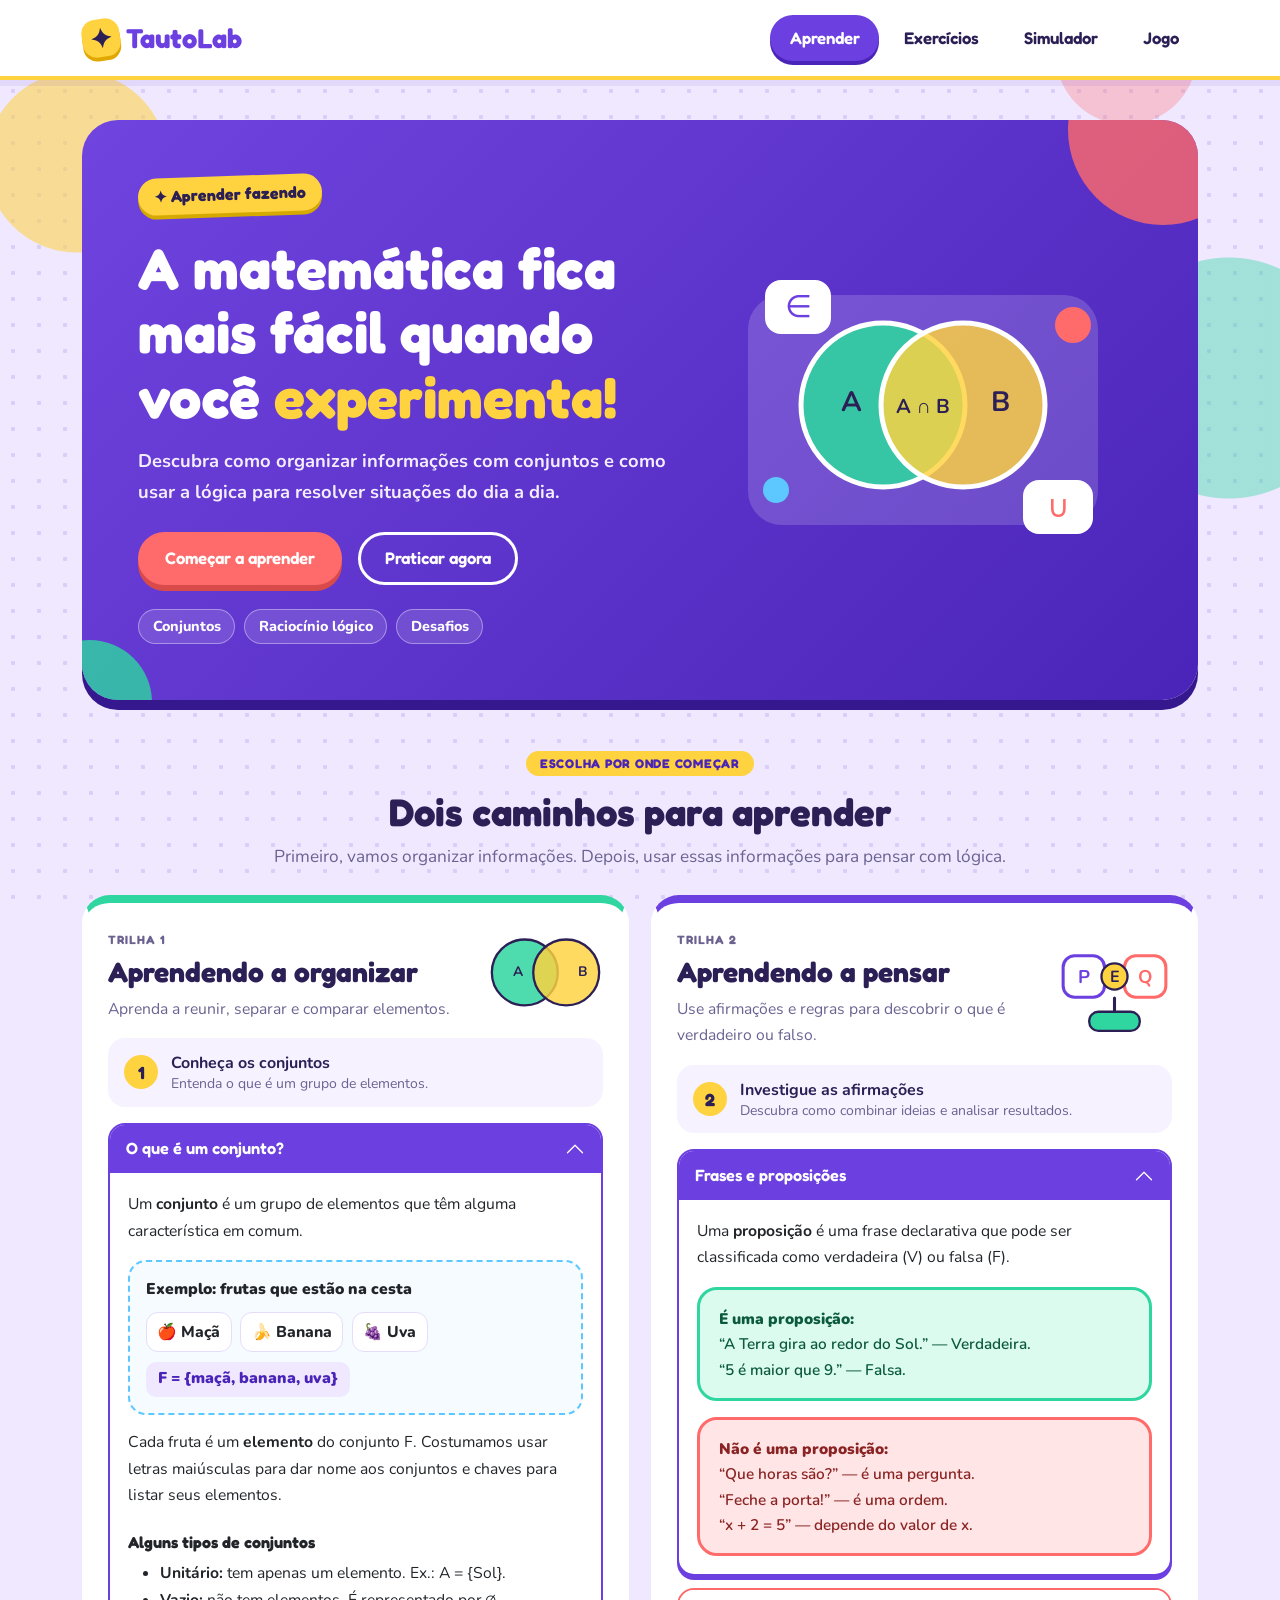
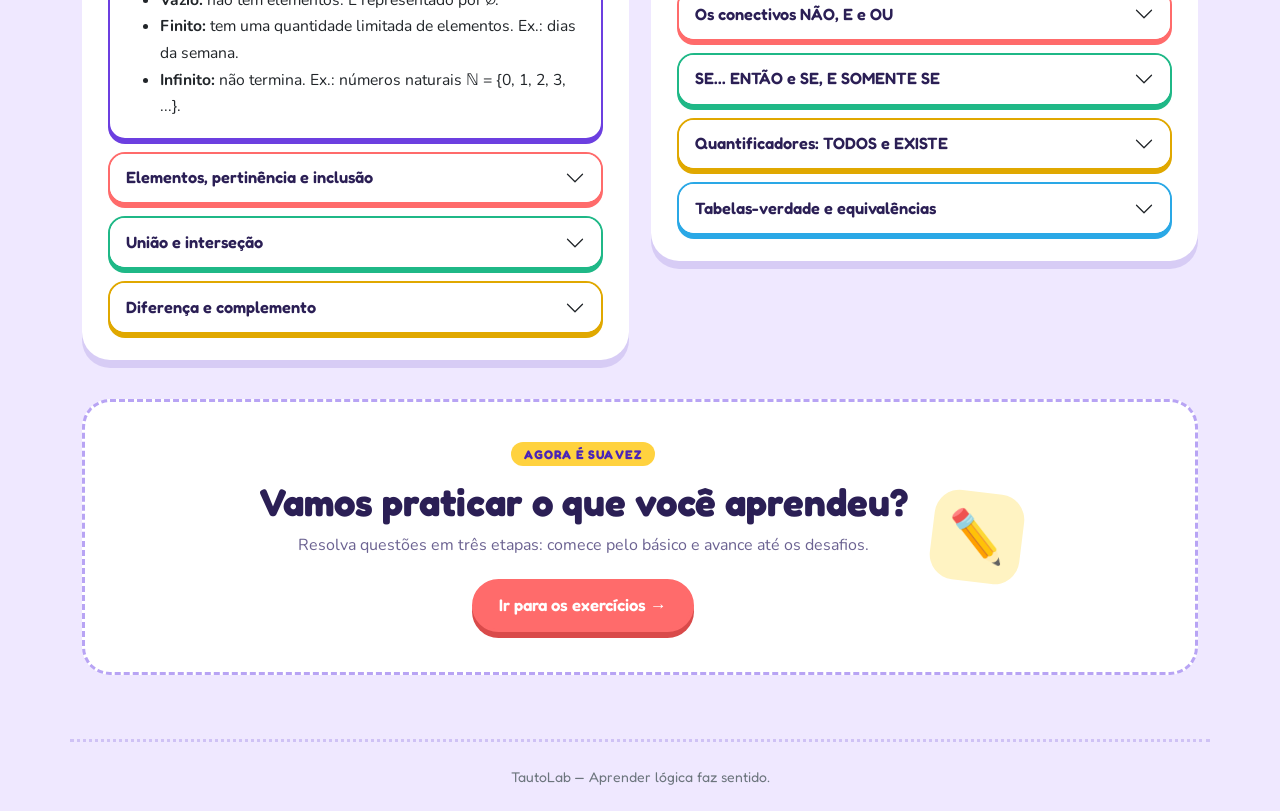
==== commit 71ecfd37: "Website Update, novo simulador, 2 trilhas de aprendizado adicionadas" ====
--- a/index.html
+++ b/index.html
@@ -1,30 +1,35 @@
 <!DOCTYPE html>
-<html lang="pt-br">
+<html lang="pt-BR">
 
 <head>
     <meta charset="UTF-8">
     <meta name="viewport" content="width=device-width, initial-scale=1.0">
-    <title>TautoLab - Aprender brincando</title>
-    <!-- Bootstrap 5.3.8 CSS -->
-    <link href="https://cdn.jsdelivr.net/npm/bootstrap@5.3.8/dist/css/bootstrap.min.css" rel="stylesheet"
-        integrity="sha384-sRIl4kxILFvY47J16cr9ZwB07vP4J8+LH7qKQnuqkuIAvNWLzeN8tE5YBujZqJLB" crossorigin="anonymous">
-    <!-- CSS -->
+    <meta name="description"
+        content="Aprenda teoria dos conjuntos e lógica matemática com exemplos, atividades e explicações simples.">
+    <title>TautoLab | Aprenda conjuntos e lógica</title>
+
+    <link href="https://cdn.jsdelivr.net/npm/bootstrap@5.3.8/dist/css/bootstrap.min.css" rel="stylesheet">
     <link rel="stylesheet" href="css/style.css">
+    <link rel="stylesheet" href="css/inicio.css">
 </head>
 
 <body class="pagina-aprender">
 
-    <!-- Navbar Simples -->
     <nav class="navbar navbar-expand-lg navbar-tauto">
         <div class="container">
-            <a class="navbar-brand fw-bold" href="index.html"><span class="brand-mark" aria-hidden="true">✦</span> TautoLab</a>
-            <button class="navbar-toggler" type="button" data-bs-toggle="collapse" data-bs-target="#navbarNav">
+            <a class="navbar-brand fw-bold" href="index.html">
+                <span class="brand-mark" aria-hidden="true">✦</span> TautoLab
+            </a>
+
+            <button class="navbar-toggler" type="button" data-bs-toggle="collapse" data-bs-target="#navbarNav"
+                aria-controls="navbarNav" aria-expanded="false" aria-label="Abrir menu">
                 <span class="navbar-toggler-icon"></span>
             </button>
+
             <div class="collapse navbar-collapse" id="navbarNav">
                 <ul class="navbar-nav ms-auto">
                     <li class="nav-item">
-                        <a class="nav-link active" href="index.html">Aprender</a>
+                        <a class="nav-link active" aria-current="page" href="index.html">Aprender</a>
                     </li>
                     <li class="nav-item">
                         <a class="nav-link" href="exercicios.html">Exercícios</a>
@@ -40,373 +45,884 @@
         </div>
     </nav>
 
-    <!-- Conteúdo Principal -->
-    <main class="container my-5">
-
-        <!-- HERO SECTION -->
-        <section class="hero" aria-labelledby="tituloHero">
-            <div class="hero-texto">
-                <span class="hero-selo">✦ Aprender brincando</span>
-                <h2 class="hero-titulo" id="tituloHero">
-                    Descubra a <span class="destaque">matemática</span> do jeito divertido!
-                </h2>
-                <p class="hero-descricao">
-                    Conjuntos, lógica e tabelas-verdade com explicações simples,
-                    desafios e um laboratório para testar tudo.
+    <main class="container py-5">
+
+        <!-- APRESENTAÇÃO -->
+        <section class="inicio-hero" aria-labelledby="tituloPrincipal">
+
+            <div class="inicio-hero-texto">
+
+                <span class="hero-selo">✦ Aprender fazendo</span>
+
+                <h1 id="tituloPrincipal">
+                    A matemática fica mais fácil quando você
+                    <span>experimenta!</span>
+                </h1>
+
+                <p>
+                    Descubra como organizar informações com conjuntos
+                    e como usar a lógica para resolver situações do dia a dia.
                 </p>
-                <div class="hero-botoes">
-                    <a href="#accordionAprender" class="btn btn-primary btn-lg">Começar agora</a>
-                    <a href="simulador.html" class="btn btn-outline-primary btn-lg">Abrir o simulador</a>
+
+                <div class="d-flex flex-wrap gap-3 mt-4">
+                    <a class="btn btn-primary btn-lg" href="#trilhas">
+                        Começar a aprender
+                    </a>
+
+                    <a class="btn btn-outline-primary btn-lg" href="exercicios.html">
+                        Praticar agora
+                    </a>
                 </div>
-                <ul class="hero-numeros">
-                    <li><strong>3</strong> módulos</li>
-                    <li><strong>15</strong> desafios</li>
-                    <li><strong>2</strong> simuladores</li>
-                    <li><strong>1</strong> jogo</li>
-                </ul>
+
+                <div class="hero-tags" aria-label="Conteúdos do aplicativo">
+                    <span>Conjuntos</span>
+                    <span>Raciocínio lógico</span>
+                    <span>Desafios</span>
+                </div>
+
             </div>
 
-            <div class="hero-arte" aria-hidden="true">
-                <div class="venn">
-                    <span class="venn-a">A</span>
-                    <span class="venn-b">B</span>
+            <!-- ILUSTRAÇÃO SVG -->
+            <div class="inicio-hero-arte" aria-hidden="true">
+                <svg viewBox="0 0 420 300" role="presentation">
+
+                    <rect x="35" y="35" width="350" height="230" rx="34" fill="#ffffff" opacity=".16" />
+
+                    <circle cx="170" cy="145" r="82" fill="#2fd6a0" fill-opacity=".88" stroke="#ffffff"
+                        stroke-width="5" />
+
+                    <circle cx="250" cy="145" r="82" fill="#ffd23f" fill-opacity=".82" stroke="#ffffff"
+                        stroke-width="5" />
+
+                    <text x="128" y="151" font-size="28" font-weight="700" fill="#2b1f55">A</text>
+
+                    <text x="278" y="151" font-size="28" font-weight="700" fill="#2b1f55">B</text>
+
+                    <text x="210" y="153" font-size="20" font-weight="700" text-anchor="middle" fill="#2b1f55">A ∩
+                        B</text>
+
+                    <rect x="52" y="20" width="66" height="54" rx="16" fill="#ffffff" />
+
+                    <text x="85" y="57" font-size="31" text-anchor="middle" fill="#6c3fe0">∈</text>
+
+                    <rect x="310" y="220" width="70" height="54" rx="16" fill="#ffffff" />
+
+                    <text x="345" y="257" font-size="31" text-anchor="middle" fill="#ff6b6b">∪</text>
+
+                    <circle cx="360" cy="65" r="18" fill="#ff6b6b" />
+                    <circle cx="63" cy="230" r="13" fill="#5cc8ff" />
+
+                </svg>
+            </div>
+
+        </section>
+
+
+        <!-- APRESENTAÇÃO DAS TRILHAS -->
+        <section id="trilhas" class="trilhas-intro">
+
+            <span class="secao-etiqueta">
+                ESCOLHA POR ONDE COMEÇAR
+            </span>
+
+            <h2>Dois caminhos para aprender</h2>
+
+            <p>
+                Primeiro, vamos organizar informações.
+                Depois, usar essas informações para pensar com lógica.
+            </p>
+
+        </section>
+
+
+        <div class="trilhas-grid">
+
+            <!-- ================================= -->
+            <!-- TRILHA 1 - APRENDENDO A ORGANIZAR -->
+            <!-- ================================= -->
+
+            <section class="trilha-card trilha-organizar" aria-labelledby="tituloOrganizar">
+
+                <div class="trilha-topo">
+
+                    <div>
+                        <span class="trilha-numero">TRILHA 1</span>
+
+                        <h2 id="tituloOrganizar">
+                            Aprendendo a organizar
+                        </h2>
+
+                        <p>
+                            Aprenda a reunir, separar e comparar elementos.
+                        </p>
+                    </div>
+
+                    <!-- ILUSTRAÇÃO DE CONJUNTOS -->
+                    <div class="trilha-ilustracao" aria-hidden="true">
+                        <svg viewBox="0 0 150 120">
+                            
+                            <circle cx="48" cy="58" r="43" fill="#2fd6a0" fill-opacity=".85" stroke="#2b1f55"
+                                stroke-width="3" />
+
+                            
+                            <circle cx="102" cy="58" r="43" fill="#ffd23f" fill-opacity=".82" stroke="#2b1f55"
+                                stroke-width="3" />
+
+                           
+                            <text x="32" y="63" font-size="18" font-weight="700" fill="#2b1f55">A</text>
+
+            
+                            <text x="118" y="63" font-size="18" font-weight="700" fill="#2b1f55">B</text>
+                        </svg>
+                    </div>
+
                 </div>
-                <span class="simbolo s1">∪</span>
-                <span class="simbolo s2">∈</span>
-                <span class="simbolo s3">∀</span>
-                <span class="simbolo s4">→</span>
-                <span class="simbolo s5">∧</span>
-            </div>
-        </section>
-
-        <div class="row">
-            <div class="col-lg-8 mx-auto">
-                <span class="text-primary fw-semibold">
-                    MÓDULO 1
-                </span>
-                <h1 class="fw-bold mt-2">
-                    Fundamentos
-                </h1>
-                <p class="lead text-muted">Aprenda os conceitos básicos de conjuntos e lógica matemática.</p>
-
-                <!-- Accordion para organizar os tópicos -->
-                <div class="accordion" id="accordionAprender">
-
-                    <!-- Tópico 1: Conjuntos -->
-                    <div class="accordion-item">
-                        <h2 class="accordion-header">
+
+
+                <div class="trilha-passo">
+                    <span>1</span>
+
+                    <div>
+                        <strong>Conheça os conjuntos</strong>
+                        <small>Entenda o que é um grupo de elementos.</small>
+                    </div>
+                </div>
+
+
+                <div class="accordion trilha-accordion" id="accordionConjuntos">
+
+                    <!-- TÓPICO 1 -->
+                    <article class="accordion-item">
+
+                        <h3 class="accordion-header" id="conjuntosTitulo1">
+
                             <button class="accordion-button" type="button" data-bs-toggle="collapse"
-                                data-bs-target="#topico1" aria-expanded="true">
-                                1. Conceito de Conjunto e Elementos
+                                data-bs-target="#conjuntos1" aria-expanded="true" aria-controls="conjuntos1">
+
+                                O que é um conjunto?
+
                             </button>
-                        </h2>
-                        <div id="topico1" class="accordion-collapse collapse show" data-bs-parent="#accordionAprender">
+
+                        </h3>
+
+                        <div id="conjuntos1" class="accordion-collapse collapse show" aria-labelledby="conjuntosTitulo1"
+                            data-bs-parent="#accordionConjuntos">
+
                             <div class="accordion-body">
-                                <p>Um <strong>conjunto</strong> é uma coleção bem-definida de objetos, chamados de
-                                    <strong>elementos</strong>. Geralmente representamos conjuntos por letras maiúsculas
-                                    (A, B, C) e seus elementos entre chaves.
-                                </p>
-                                <p><strong>Exemplo:</strong> O conjunto das vogais.</p>
-                                <p><span class="chip">V = {a, e, i, o, u}</span></p>
-                                <hr>
-                                <h6>Tipos de Conjuntos:</h6>
-                                <ul>
-                                    <li><strong>Unitário:</strong> Possui apenas um elemento. Ex: <span class="chip">{2}</span> ou <span class="chip">A = {Lua}</span>.</li>
-                                    <li><strong>Vazio:</strong> Não possui elementos. Representado por <span class="chip">∅</span> ou <span class="chip">{ }</span>.</li>
-                                    <li><strong>Infinito:</strong> Possui infinitos elementos. Ex: Conjunto dos números naturais <span class="chip">ℕ = {0, 1, 2, 3, ...}</span>.</li>
-                                    <li><strong>Finito:</strong> Possui uma quantidade limitada de elementos. Ex: <span class="chip">A = {1, 2, 3}</span> ou os dias da semana.</li>
+
+                                <p>
+                                    Um <strong>conjunto</strong> é um grupo de elementos
+                                    que têm alguma característica em comum.
+                                </p>
+
+                                <div class="exemplo-visual">
+
+                                    <span class="exemplo-titulo">
+                                        Exemplo: frutas que estão na cesta
+                                    </span>
+
+                                    <div class="frutas-lista">
+                                        <span>🍎 Maçã</span>
+                                        <span>🍌 Banana</span>
+                                        <span>🍇 Uva</span>
+                                    </div>
+
+                                    <div class="notacao">
+                                        F = {maçã, banana, uva}
+                                    </div>
+
+                                </div>
+
+                                <p>
+                                    Cada fruta é um <strong>elemento</strong>
+                                    do conjunto F. Costumamos usar letras maiúsculas
+                                    para dar nome aos conjuntos e chaves para listar
+                                    seus elementos.
+                                </p>
+
+                                <h4 class="h6 mt-4">Alguns tipos de conjuntos</h4>
+
+                                <ul class="mb-0">
+                                    <li>
+                                        <strong>Unitário:</strong>
+                                        tem apenas um elemento.
+                                        Ex.: A = {Sol}.
+                                    </li>
+
+                                    <li>
+                                        <strong>Vazio:</strong>
+                                        não tem elementos.
+                                        É representado por ∅.
+                                    </li>
+
+                                    <li>
+                                        <strong>Finito:</strong>
+                                        tem uma quantidade limitada de elementos.
+                                        Ex.: dias da semana.
+                                    </li>
+
+                                    <li>
+                                        <strong>Infinito:</strong>
+                                        não termina.
+                                        Ex.: números naturais
+                                        ℕ = {0, 1, 2, 3, ...}.
+                                    </li>
                                 </ul>
+
                             </div>
                         </div>
-                    </div>
-
-                    <!-- Tópico 2: Pertinência e Inclusão -->
-                    <div class="accordion-item">
-                        <h2 class="accordion-header">
+
+                    </article>
+
+
+                    <!-- TÓPICO 2 -->
+                    <article class="accordion-item">
+
+                        <h3 class="accordion-header" id="conjuntosTitulo2">
+
                             <button class="accordion-button collapsed" type="button" data-bs-toggle="collapse"
-                                data-bs-target="#topico2">
-                                2. Pertinência e Inclusão
+                                data-bs-target="#conjuntos2" aria-expanded="false" aria-controls="conjuntos2">
+
+                                Elementos, pertinência e inclusão
+
                             </button>
-                        </h2>
-                        <div id="topico2" class="accordion-collapse collapse" data-bs-parent="#accordionAprender">
+
+                        </h3>
+
+                        <div id="conjuntos2" class="accordion-collapse collapse" aria-labelledby="conjuntosTitulo2"
+                            data-bs-parent="#accordionConjuntos">
+
                             <div class="accordion-body">
-                                <p>Imagine uma <strong>caixa de lápis de cor</strong> 🖍️. A caixa é o <strong>conjunto</strong> e cada lápis é um <strong>elemento</strong>.</p>
-                                <p class="mb-2">Vamos chamar a nossa caixa de <span class="chip">C = {vermelho, azul, verde}</span></p>
-
-                                <div class="alert alert-info">
-                                    <strong>∈ "pertence"</strong> 📦<br>
-                                    Responde: <em>"Este lápis está dentro da caixa?"</em><br>
-                                    <span class="chip">vermelho ∈ C</span> → o lápis vermelho <strong>está</strong> na caixa. ✅<br>
-                                    <span class="chip">rosa ∉ C</span> → o lápis rosa <strong>não está</strong> na caixa. ❌
-                                </div>
-
-                                <p class="mt-4">Agora imagine <strong>uma caixa pequena dentro de uma caixa maior</strong>, como as bonecas russas 🪆.</p>
-                                <p class="mb-2">Veja: <span class="chip">A = {1, 2}</span> e <span class="chip">B = {1, 2, 3, 4}</span></p>
-
-                                <div class="alert alert-warning">
-                                    <strong>⊂ "está contido"</strong> 🪆<br>
-                                    Todo mundo de A também está em B. Por isso a caixa A cabe dentro da caixa B.<br>
-                                    <span class="chip">A ⊂ B</span> → "A está contido em B". ✅<br>
-                                    <span class="chip">B ⊃ A</span> → o contrário: "B contém A".
+
+                                <p>
+                                    Imagine uma caixa com materiais escolares.
+                                    Se o lápis está dentro da caixa, ele pertence
+                                    ao conjunto.
+                                </p>
+
+                                <div class="alert alert-info mb-3">
+
+                                    <strong>Pertence: ∈</strong><br>
+
+                                    C = {lápis, borracha, régua}<br>
+
+                                    lápis <strong>∈ C</strong>
+                                    (o lápis está no conjunto).<br>
+
+                                    tesoura <strong>∉ C</strong>
+                                    (a tesoura não está no conjunto).
+
+                                </div>
+
+                                <p>
+                                    Agora imagine uma caixa menor que guarda apenas
+                                    alguns elementos que também estão na caixa maior.
+                                    Isso representa a <strong>inclusão</strong>.
+                                </p>
+
+                                <div class="alert alert-warning mb-3">
+
+                                    <strong>Está contido: ⊆</strong><br>
+
+                                    A = {2, 4} e B = {2, 4, 6, 8}.<br>
+
+                                    Como todos os elementos de A também estão em B,
+                                    podemos escrever <strong>A ⊆ B</strong>.
+
                                 </div>
 
                                 <div class="dica">
-                                    💡 <strong>Como não se confundir?</strong>
-                                    <ul class="mb-0">
-                                        <li><strong>∈</strong> liga <strong>um objeto</strong> a uma caixa (um lápis → a caixa).</li>
-                                        <li><strong>⊂</strong> liga <strong>uma caixa</strong> a outra caixa.</li>
-                                    </ul>
-                                </div>
+                                    <strong>Não confunda:</strong>
+                                    ∈ relaciona um elemento a um conjunto.
+                                    ⊆ relaciona um conjunto a outro conjunto.
+                                </div>
+
                             </div>
                         </div>
-                    </div>
-
-                    <!-- Tópico 3: Frases e Proposições -->
-                    <div class="accordion-item">
-                        <h2 class="accordion-header">
+
+                    </article>
+
+
+                    <!-- TÓPICO 3 -->
+                    <article class="accordion-item">
+
+                        <h3 class="accordion-header" id="conjuntosTitulo3">
+
                             <button class="accordion-button collapsed" type="button" data-bs-toggle="collapse"
-                                data-bs-target="#topico3">
-                                3. Frases e Proposições
+                                data-bs-target="#conjuntos3" aria-expanded="false" aria-controls="conjuntos3">
+
+                                União e interseção
+
                             </button>
-                        </h2>
-                        <div id="topico3" class="accordion-collapse collapse" data-bs-parent="#accordionAprender">
+
+                        </h3>
+
+                        <div id="conjuntos3" class="accordion-collapse collapse" aria-labelledby="conjuntosTitulo3"
+                            data-bs-parent="#accordionConjuntos">
+
                             <div class="accordion-body">
-                                <p>Nem toda frase é uma proposição. Uma <strong>proposição</strong> é uma sentença
-                                    declarativa que pode ser classificada como <strong>Verdadeira (V)</strong> ou
-                                    <strong>Falsa (F)</strong>, nunca os dois ao mesmo tempo.
-                                </p>
-                                <div class="alert alert-success">
-                                    <strong>É proposição (tem valor V ou F):</strong> ✅
-                                    <ul class="mb-0 mt-1">
-                                        <li>"O Brasil fica na América do Sul." → <span class="chip">Verdadeiro (V)</span></li>
-                                        <li>"2 + 2 = 5." → <span class="chip">Falso (F)</span></li>
-                                        <li>"Salvador é a capital da Bahia." → <span class="chip">Verdadeiro (V)</span></li>
-                                    </ul>
-                                </div>
-                                <div class="alert alert-danger mb-0">
-                                    <strong>Não é proposição (não dá para julgar V ou F):</strong> ❌
-                                    <ul class="mb-0 mt-1">
-                                        <li>"Qual é o seu nome?" (Pergunta)</li>
-                                        <li>"Estude para a prova!" (Ordem / Imperativo)</li>
-                                        <li>"x + 2 = 5" (Sentença aberta — não sabemos quem é o <em>x</em>)</li>
-                                    </ul>
-                                </div>
+
+                                <p>
+                                    Imagine dois grupos de estudantes:
+                                    um grupo gosta de futebol e outro gosta de vôlei.
+                                </p>
+
+                                <p>
+                                    A = {Ana, Beto, Caio}<br>
+                                    B = {Beto, Duda, Eva}
+                                </p>
+
+                                <div class="alert alert-info">
+
+                                    <strong>União (A ∪ B) — juntar os grupos</strong><br>
+
+                                    Reúne todos os nomes, sem repetir quem aparece
+                                    nos dois grupos.<br>
+
+                                    <strong>
+                                        A ∪ B = {Ana, Beto, Caio, Duda, Eva}
+                                    </strong>
+
+                                </div>
+
+                                <div class="alert alert-warning mb-0">
+
+                                    <strong>Interseção (A ∩ B) — o que há em comum</strong><br>
+
+                                    Mostra quem aparece nos dois grupos ao mesmo tempo.<br>
+
+                                    <strong>A ∩ B = {Beto}</strong>
+
+                                </div>
+
                             </div>
                         </div>
+
+                    </article>
+
+
+                    <!-- TÓPICO 4 -->
+                    <article class="accordion-item">
+
+                        <h3 class="accordion-header" id="conjuntosTitulo4">
+
+                            <button class="accordion-button collapsed" type="button" data-bs-toggle="collapse"
+                                data-bs-target="#conjuntos4" aria-expanded="false" aria-controls="conjuntos4">
+
+                                Diferença e complemento
+
+                            </button>
+
+                        </h3>
+
+                        <div id="conjuntos4" class="accordion-collapse collapse" aria-labelledby="conjuntosTitulo4"
+                            data-bs-parent="#accordionConjuntos">
+
+                            <div class="accordion-body">
+
+                                <p>
+                                    Considere A = {1, 2, 3, 4} e B = {3, 4, 5}.
+                                    Também vamos considerar o universo
+                                    U = {1, 2, 3, 4, 5, 6}.
+                                </p>
+
+                                <div class="alert alert-info">
+
+                                    <strong>Diferença (A − B) — o que ficou só em A</strong><br>
+
+                                    Retiramos de A os elementos que também aparecem em B.<br>
+
+                                    <strong>A − B = {1, 2}</strong>
+
+                                </div>
+
+                                <div class="alert alert-warning mb-0">
+
+                                    <strong>Complemento de A — o que ficou fora de A</strong><br>
+
+                                    Procuramos no universo U os elementos que não estão em A.<br>
+
+                                    <strong>Aᶜ = {5, 6}</strong>
+
+                                </div>
+
+                            </div>
+                        </div>
+
+                    </article>
+
+                </div>
+            </section>
+
+
+            <!-- =============================== -->
+            <!-- TRILHA 2 - APRENDENDO A PENSAR -->
+            <!-- =============================== -->
+
+            <section class="trilha-card trilha-pensar" aria-labelledby="tituloPensar">
+
+                <div class="trilha-topo">
+
+                    <div>
+                        <span class="trilha-numero">TRILHA 2</span>
+
+                        <h2 id="tituloPensar">
+                            Aprendendo a pensar
+                        </h2>
+
+                        <p>
+                            Use afirmações e regras para descobrir
+                            o que é verdadeiro ou falso.
+                        </p>
                     </div>
 
-                    <!-- Tópico 4: Conectivos Lógicos -->
-                    <div class="accordion-item">
-                        <h2 class="accordion-header">
+                    <!-- ILUSTRAÇÃO DE LÓGICA -->
+                    <div class="trilha-ilustracao ilustracao-logica" aria-hidden="true">
+
+                        <svg viewBox="0 0 150 120">
+
+                            <rect x="8" y="18" width="54" height="54" rx="15" fill="#ffffff" stroke="#6c3fe0"
+                                stroke-width="4" />
+
+                            <rect x="88" y="18" width="54" height="54" rx="15" fill="#ffffff" stroke="#ff6b6b"
+                                stroke-width="4" />
+
+                            <text x="35" y="54" font-size="24" font-weight="700" text-anchor="middle"
+                                fill="#6c3fe0">P</text>
+
+                            <text x="115" y="54" font-size="24" font-weight="700" text-anchor="middle"
+                                fill="#ff6b6b">Q</text>
+
+                            <path d="M62 45 H88" stroke="#2b1f55" stroke-width="4" stroke-linecap="round" />
+
+                            <circle cx="75" cy="45" r="17" fill="#ffd23f" stroke="#2b1f55" stroke-width="3" />
+
+                            <text x="75" y="52" font-size="21" font-weight="700" text-anchor="middle"
+                                fill="#2b1f55">E</text>
+
+                            <path d="M75 73 V93" stroke="#2b1f55" stroke-width="4" stroke-linecap="round" />
+
+                            <rect x="42" y="91" width="66" height="25" rx="12" fill="#2fd6a0" stroke="#2b1f55"
+                                stroke-width="3" />
+
+                        </svg>
+
+                    </div>
+
+                </div>
+
+
+                <div class="trilha-passo">
+                    <span>2</span>
+
+                    <div>
+                        <strong>Investigue as afirmações</strong>
+                        <small>
+                            Descubra como combinar ideias e analisar resultados.
+                        </small>
+                    </div>
+                </div>
+
+
+                <div class="accordion trilha-accordion" id="accordionLogica">
+
+                    <!-- TÓPICO 1 -->
+                    <article class="accordion-item">
+
+                        <h3 class="accordion-header" id="logicaTitulo1">
+
+                            <button class="accordion-button" type="button" data-bs-toggle="collapse"
+                                data-bs-target="#logica1" aria-expanded="true" aria-controls="logica1">
+
+                                Frases e proposições
+
+                            </button>
+
+                        </h3>
+
+                        <div id="logica1" class="accordion-collapse collapse show" aria-labelledby="logicaTitulo1"
+                            data-bs-parent="#accordionLogica">
+
+                            <div class="accordion-body">
+
+                                <p>
+                                    Uma <strong>proposição</strong> é uma frase
+                                    declarativa que pode ser classificada como
+                                    verdadeira (V) ou falsa (F).
+                                </p>
+
+                                <div class="alert alert-success">
+
+                                    <strong>É uma proposição:</strong><br>
+
+                                    “A Terra gira ao redor do Sol.” — Verdadeira.<br>
+
+                                    “5 é maior que 9.” — Falsa.
+
+                                </div>
+
+                                <div class="alert alert-danger mb-0">
+
+                                    <strong>Não é uma proposição:</strong><br>
+
+                                    “Que horas são?” — é uma pergunta.<br>
+
+                                    “Feche a porta!” — é uma ordem.<br>
+
+                                    “x + 2 = 5” — depende do valor de x.
+
+                                </div>
+
+                            </div>
+                        </div>
+
+                    </article>
+
+
+                    <!-- TÓPICO 2 -->
+                    <article class="accordion-item">
+
+                        <h3 class="accordion-header" id="logicaTitulo2">
+
                             <button class="accordion-button collapsed" type="button" data-bs-toggle="collapse"
-                                data-bs-target="#topico4">
-                                4. Conectivos Lógicos
+                                data-bs-target="#logica2" aria-expanded="false" aria-controls="logica2">
+
+                                Os conectivos NÃO, E e OU
+
                             </button>
-                        </h2>
-                        <div id="topico4" class="accordion-collapse collapse" data-bs-parent="#accordionAprender">
+
+                        </h3>
+
+                        <div id="logica2" class="accordion-collapse collapse" aria-labelledby="logicaTitulo2"
+                            data-bs-parent="#accordionLogica">
+
                             <div class="accordion-body">
-                                <p>Os conectivos servem para combinar proposições simples e formar proposições
-                                    compostas.</p>
+
+                                <p>
+                                    Os conectivos juntam ou modificam proposições.
+                                    Vamos começar pelos três mais comuns:
+                                </p>
+
+                                <ul>
+
+                                    <li>
+                                        <strong>NÃO (¬):</strong>
+                                        inverte o valor. Se “está chovendo”
+                                        é verdadeiro, “não está chovendo” é falso.
+                                    </li>
+
+                                    <li>
+                                        <strong>E (∧):</strong>
+                                        só é verdadeiro quando as duas partes
+                                        são verdadeiras.
+                                        Ex.: “Levei o caderno e o lápis”.
+                                    </li>
+
+                                    <li>
+                                        <strong>OU (∨):</strong>
+                                        é verdadeiro quando pelo menos uma parte
+                                        é verdadeira. Na lógica, as duas também
+                                        podem ser verdadeiras.
+                                    </li>
+
+                                </ul>
+
+                                <div class="dica">
+
+                                    <strong>Para lembrar:</strong>
+                                    no conectivo E, as duas condições precisam funcionar.
+                                    No OU, basta pelo menos uma.
+
+                                </div>
+
+                            </div>
+                        </div>
+
+                    </article>
+
+
+                    <!-- TÓPICO 3 -->
+                    <article class="accordion-item">
+
+                        <h3 class="accordion-header" id="logicaTitulo3">
+
+                            <button class="accordion-button collapsed" type="button" data-bs-toggle="collapse"
+                                data-bs-target="#logica3" aria-expanded="false" aria-controls="logica3">
+
+                                SE... ENTÃO e SE, E SOMENTE SE
+
+                            </button>
+
+                        </h3>
+
+                        <div id="logica3" class="accordion-collapse collapse" aria-labelledby="logicaTitulo3"
+                            data-bs-parent="#accordionLogica">
+
+                            <div class="accordion-body">
+
+                                <p>
+                                    <strong>SE... ENTÃO (→)</strong>
+                                    apresenta uma condição e sua consequência.
+                                </p>
+
+                                <div class="alert alert-info">
+                                    “Se um número inteiro é múltiplo de 2,
+                                    então ele é par.”
+                                </div>
+
+                                <p>
+                                    <strong>SE, E SOMENTE SE (↔)</strong>
+                                    indica que as duas afirmações têm
+                                    o mesmo valor lógico.
+                                </p>
+
+                                <div class="alert alert-warning mb-0">
+                                    “Um número inteiro é par se,
+                                    e somente se, é divisível por 2.”
+                                </div>
+
+                            </div>
+                        </div>
+
+                    </article>
+
+
+                    <!-- TÓPICO 4 -->
+                    <article class="accordion-item">
+
+                        <h3 class="accordion-header" id="logicaTitulo4">
+
+                            <button class="accordion-button collapsed" type="button" data-bs-toggle="collapse"
+                                data-bs-target="#logica4" aria-expanded="false" aria-controls="logica4">
+
+                                Quantificadores: TODOS e EXISTE
+
+                            </button>
+
+                        </h3>
+
+                        <div id="logica4" class="accordion-collapse collapse" aria-labelledby="logicaTitulo4"
+                            data-bs-parent="#accordionLogica">
+
+                            <div class="accordion-body">
+
+                                <p>
+                                    Quantificadores indicam quantos elementos
+                                    de um grupo atendem a uma condição.
+                                </p>
+
+                                <p>Considere U = {2, 4, 6}.</p>
+
+                                <div class="alert alert-info">
+
+                                    <strong>∀ — para todo (TODOS)</strong><br>
+
+                                    “Todos os elementos de U são pares.”
+                                    É verdadeiro, porque 2, 4 e 6 são pares.<br>
+
+                                    <span class="notacao">
+                                        ∀x ∈ U, x é par
+                                    </span>
+
+                                </div>
+
+                                <div class="dica mb-3">
+
+                                    <strong>Dica para demonstrar:</strong>
+                                    para confirmar uma afirmação com “TODOS”,
+                                    verifique todos os elementos.
+                                    Para mostrar que ela é falsa, basta encontrar
+                                    um elemento que não cumpra a condição.
+                                    Esse elemento é um <em>contraexemplo</em>.
+
+                                </div>
+
+                                <div class="alert alert-warning mb-0">
+
+                                    <strong>∃ — existe (PELO MENOS UM)</strong><br>
+
+                                    “Existe um elemento de U maior que 5.”
+                                    É verdadeiro, porque 6 atende à condição.<br>
+
+                                    <span class="notacao">
+                                        ∃x ∈ U, x &gt; 5
+                                    </span>
+
+                                </div>
+
+                            </div>
+                        </div>
+
+                    </article>
+
+
+                    <!-- TÓPICO 5 -->
+                    <article class="accordion-item">
+
+                        <h3 class="accordion-header" id="logicaTitulo5">
+
+                            <button class="accordion-button collapsed" type="button" data-bs-toggle="collapse"
+                                data-bs-target="#logica5" aria-expanded="false" aria-controls="logica5">
+
+                                Tabelas-verdade e equivalências
+
+                            </button>
+
+                        </h3>
+
+                        <div id="logica5" class="accordion-collapse collapse" aria-labelledby="logicaTitulo5"
+                            data-bs-parent="#accordionLogica">
+
+                            <div class="accordion-body">
+
+                                <p>
+                                    A <strong>tabela-verdade</strong> mostra
+                                    o resultado de uma expressão para todas
+                                    as combinações possíveis de valores
+                                    verdadeiros e falsos.
+                                </p>
+
+                                <p>Exemplo da expressão p ∧ q:</p>
+
                                 <div class="table-responsive">
-                                    <table class="table table-bordered align-middle">
+
+                                    <table class="table table-bordered table-sm text-center align-middle mb-3">
+
                                         <thead>
                                             <tr>
-                                                <th>Conectivo</th>
-                                                <th>Símbolo</th>
-                                                <th>Nome</th>
-                                                <th>Exemplo prático</th>
+                                                <th>p</th>
+                                                <th>q</th>
+                                                <th>p ∧ q</th>
                                             </tr>
                                         </thead>
+
                                         <tbody>
                                             <tr>
-                                                <td>NÃO</td>
-                                                <td><span class="chip">¬</span> ou <span class="chip">~</span></td>
-                                                <td>Negação</td>
-                                                <td>Inverte o valor: "Não está chovendo."</td>
+                                                <td>V</td>
+                                                <td>V</td>
+                                                <td><strong>V</strong></td>
                                             </tr>
+
                                             <tr>
-                                                <td>E</td>
-                                                <td><span class="chip">∧</span></td>
-                                                <td>Conjunção</td>
-                                                <td>Só é V se <strong>tudo</strong> for V: "Estudo <strong>e</strong> treino."</td>
+                                                <td>V</td>
+                                                <td>F</td>
+                                                <td>F</td>
                                             </tr>
+
                                             <tr>
-                                                <td>OU</td>
-                                                <td><span class="chip">∨</span></td>
-                                                <td>Disjunção</td>
-                                                <td>Basta <strong>um</strong> ser V: "Leio <strong>ou</strong> jogo."</td>
+                                                <td>F</td>
+                                                <td>V</td>
+                                                <td>F</td>
                                             </tr>
+
                                             <tr>
-                                                <td>SE... ENTÃO</td>
-                                                <td><span class="chip">→</span></td>
-                                                <td>Condicional</td>
-                                                <td>Promessa: "<strong>Se</strong> chover, <strong>então</strong> molha."</td>
-                                            </tr>
-                                            <tr>
-                                                <td>SE E SOMENTE SE</td>
-                                                <td><span class="chip">↔</span></td>
-                                                <td>Bicondicional</td>
-                                                <td>Valores iguais: "Passo <strong>se e somente se</strong> estudar."</td>
+                                                <td>F</td>
+                                                <td>F</td>
+                                                <td>F</td>
                                             </tr>
                                         </tbody>
+
                                     </table>
-                                </div>
-                                <div class="dica">
-                                    🧪 <strong>Dica:</strong> Na aba <strong>Simulador</strong>, você pode montar expressões com esses símbolos e gerar a tabela-verdade automaticamente!
-                                </div>
+
+                                </div>
+
+                                <p>
+                                    Ao observar a última coluna,
+                                    podemos classificar uma expressão:
+                                </p>
+
+                                <ul>
+
+                                    <li>
+                                        <strong>Tautologia:</strong>
+                                        sempre verdadeira.
+                                        Ex.: p ∨ ¬p.
+                                    </li>
+
+                                    <li>
+                                        <strong>Contradição:</strong>
+                                        sempre falsa.
+                                        Ex.: p ∧ ¬p.
+                                    </li>
+
+                                    <li>
+                                        <strong>Contingência:</strong>
+                                        às vezes verdadeira e às vezes falsa.
+                                        Ex.: p ∧ q.
+                                    </li>
+
+                                </ul>
+
+                                <hr>
+
+                                <h4 class="h6">
+                                    Quando duas expressões são equivalentes?
+                                </h4>
+
+                                <p>
+                                    Quando apresentam os mesmos resultados
+                                    em todas as linhas da tabela-verdade.
+                                    Por exemplo:
+                                </p>
+
+                                <div class="dica mb-0">
+
+                                    <strong>Dupla negação:</strong>
+                                    ¬(¬p) ≡ p<br>
+
+                                    <strong>Lei de De Morgan:</strong>
+                                    ¬(p ∧ q) ≡ ¬p ∨ ¬q<br>
+
+                                    <strong>Condicional:</strong>
+                                    p → q ≡ ¬p ∨ q
+
+                                </div>
+
                             </div>
                         </div>
-                    </div>
-
-                    <!-- Tópico 5: Quantificadores -->
-                    <div class="accordion-item">
-                        <h2 class="accordion-header">
-                            <button class="accordion-button collapsed" type="button" data-bs-toggle="collapse"
-                                data-bs-target="#topico5">
-                                5. Quantificadores
-                            </button>
-                        </h2>
-                        <div id="topico5" class="accordion-collapse collapse" data-bs-parent="#accordionAprender">
-                            <div class="accordion-body">
-                                <p>Os quantificadores são palavrinhas mágicas que dizem <strong>quantos</strong> elementos têm uma característica.</p>
-                                <p class="mb-2">Imagine uma turma com 3 crianças: <span class="chip">Ana, Beto, Caio</span> 🧑‍🤝‍🧑</p>
-
-                                <div class="alert alert-info">
-                                    <strong>∀ "para todo"</strong> (vale para <strong>TODOS</strong>) 📣<br>
-                                    <em>"Todo mundo trouxe lanche."</em> Só é verdade se <strong>as 3 crianças</strong> trouxerem.<br>
-                                    Com números: <span class="chip">∀x ∈ {2, 4, 6}, x é par</span> ✅ verdade, todos são pares!<br>
-                                    Já <span class="chip">∀x ∈ {2, 4, 5}, x é par</span> ❌ falso, porque o 5 não é par.
-                                </div>
-
-                                <div class="alert alert-warning">
-                                    <strong>∃ "existe"</strong> (basta <strong>UM</strong>) 🔎<br>
-                                    <em>"Alguém trouxe lanche."</em> Basta <strong>uma</strong> criança ter trazido.<br>
-                                    Com números: <span class="chip">∃x ∈ {1, 2, 3}, x &gt; 2</span> ✅ verdade, o <strong>3</strong> é maior que 2!
-                                </div>
-
-                                <div class="dica">
-                                    💡 <strong>Para lembrar:</strong>
-                                    <ul class="mb-0">
-                                        <li><strong>∀</strong> (de cabeça para baixo, parece um <em>A</em> de "<strong>A</strong>ll", "todos") é <strong>exigente</strong>: todos precisam passar no teste.</li>
-                                        <li><strong>∃</strong> (um <em>E</em> ao contrário, de "<strong>E</strong>xiste") é <strong>tranquilo</strong>: basta um passar.</li>
-                                    </ul>
-                                </div>
-                            </div>
-                        </div>
-                    </div>
-
-                    <!-- Tópico 6 -->
-                    <div class="accordion-item">
-                        <h2 class="accordion-header">
-                            <button class="accordion-button collapsed" type="button" data-bs-toggle="collapse"
-                                data-bs-target="#topico6">
-                                6. União (∪) e Interseção (∩)
-                            </button>
-                        </h2>
-                        <div id="topico6" class="accordion-collapse collapse" data-bs-parent="#accordionAprender">
-                            <div class="accordion-body">
-                                <p>Considere dois grupos de amigos: <span class="chip">A = {1, 2, 3}</span> e <span class="chip">B = {3, 4, 5}</span>.</p>
-                                <div class="alert alert-info">
-                                    <strong>União (A ∪ B) — "Juntar tudo"</strong> 🤝<br>
-                                    Reúne todos os elementos de A e de B em uma única caixa, sem repetir o que aparece duas vezes.<br>
-                                    Exemplo: <span class="chip">A ∪ B = {1, 2, 3, 4, 5}</span>
-                                </div>
-                                <div class="alert alert-warning mb-0">
-                                    <strong>Interseção (A ∩ B) — "O que têm em comum"</strong> 🎯<br>
-                                    Pega somente os elementos repetidos que estão nos dois conjuntos ao mesmo tempo.<br>
-                                    Exemplo: <span class="chip">A ∩ B = {3}</span> (se não houver nada em comum, o resultado é <span class="chip">∅</span>).
-                                </div>
-                            </div>
-                        </div>
-                    </div>
-
-                    <!-- Tópico 7 -->
-                    <div class="accordion-item">
-                        <h2 class="accordion-header">
-                            <button class="accordion-button collapsed" type="button" data-bs-toggle="collapse"
-                                data-bs-target="#topico7">
-                                7. Diferença (−) e Complemento (A̅)
-                            </button>
-                        </h2>
-                        <div id="topico7" class="accordion-collapse collapse" data-bs-parent="#accordionAprender">
-                            <div class="accordion-body">
-                                <p>Considere o Universo <span class="chip">U = {1, 2, 3, 4, 5, 6}</span>, <span class="chip">A = {1, 2, 3}</span> e <span class="chip">B = {3, 4}</span>.</p>
-                                <div class="alert alert-info">
-                                    <strong>Diferença (A − B) — "Só o que é de A"</strong> ✂️<br>
-                                    Tira de A tudo o que também aparece em B.<br>
-                                    Exemplo: <span class="chip">A − B = {1, 2}</span> (o 3 saiu porque estava em B).
-                                </div>
-                                <div class="alert alert-warning mb-0">
-                                    <strong>Complemento (A̅) — "O que falta para completar U"</strong> 🧩<br>
-                                    São todos os elementos do Universo (U) que ficaram de fora de A.<br>
-                                    Exemplo: <span class="chip">A̅ = {4, 5, 6}</span>
-                                </div>
-                            </div>
-                        </div>
-                    </div>
-
-                    <!-- Tópico 8 -->
-                    <div class="accordion-item">
-                        <h2 class="accordion-header">
-                            <button class="accordion-button collapsed" type="button" data-bs-toggle="collapse"
-                                data-bs-target="#topico8">
-                                8. Tautologia, Contradição e Contingência
-                            </button>
-                        </h2>
-                        <div id="topico8" class="accordion-collapse collapse" data-bs-parent="#accordionAprender">
-                            <div class="accordion-body">
-                                <p>Quando montamos a tabela-verdade completa de uma expressão, o resultado final recebe um nome especial:</p>
-                                <ul>
-                                    <li><strong>Tautologia:</strong> O resultado é <strong>sempre Verdadeiro (V)</strong> em todas as linhas. Ex: <span class="chip">p ∨ ¬p</span> ("Ou chove, ou não chove").</li>
-                                    <li class="mt-2"><strong>Contradição:</strong> O resultado é <strong>sempre Falso (F)</strong> em todas as linhas. Ex: <span class="chip">p ∧ ¬p</span> ("Chove e não chove ao mesmo tempo").</li>
-                                    <li class="mt-2"><strong>Contingência:</strong> Mistura resultados <strong>V</strong> e <strong>F</strong> dependendo dos valores iniciais. Ex: <span class="chip">p → q</span>.</li>
-                                </ul>
-                            </div>
-                        </div>
-                    </div>
-
-                    <!-- Tópico 9 -->
-                    <div class="accordion-item">
-                        <h2 class="accordion-header">
-                            <button class="accordion-button collapsed" type="button" data-bs-toggle="collapse"
-                                data-bs-target="#topico9">
-                                9. Equivalências Lógicas Famosas
-                            </button>
-                        </h2>
-                        <div id="topico9" class="accordion-collapse collapse" data-bs-parent="#accordionAprender">
-                            <div class="accordion-body">
-                                <p>Duas expressões são <strong>equivalentes (≡)</strong> quando possuem exatamente a mesma tabela-verdade:</p>
-                                <div class="dica mt-0">
-                                    🔄 <strong>As 3 regras de ouro:</strong>
-                                    <ul class="mb-0 mt-1">
-                                        <li><strong>Dupla Negação:</strong> <span class="chip">¬(¬p) ≡ p</span> (Negar duas vezes volta ao início).</li>
-                                        <li><strong>Leis de De Morgan:</strong> <span class="chip">¬(p ∧ q) ≡ ¬p ∨ ¬q</span> e <span class="chip">¬(p ∨ q) ≡ ¬p ∧ ¬q</span>.</li>
-                                        <li><strong>Equivalência do "Se... então":</strong> <span class="chip">p → q ≡ ¬p ∨ q</span> ("Se estudo, passo" equivale a "Não estudo ou passo").</li>
-                                    </ul>
-                                </div>
-                            </div>
-                        </div>
-                    </div>
+
+                    </article>
 
                 </div>
-                <!-- Fim do Accordion -->
-
-                <!-- Botão para ir ao próximo módulo -->
-                <div class="mt-5 text-center">
-                    <a href="exercicios.html" class="btn btn-primary btn-lg px-5">Ir para Exercícios <i
-                            class="bi bi-arrow-right"></i></a>
-                </div>
-
+            </section>
+
+        </div>
+
+
+        <!-- CHAMADA PARA OS EXERCÍCIOS -->
+        <section class="proxima-etapa text-center">
+
+            <div>
+                <span class="secao-etiqueta">AGORA É SUA VEZ</span>
+
+                <h2>Vamos praticar o que você aprendeu?</h2>
+
+                <p>
+                    Resolva questões em três etapas:
+                    comece pelo básico e avance até os desafios.
+                </p>
+
+                <a href="exercicios.html" class="btn btn-primary btn-lg">
+                    Ir para os exercícios →
+                </a>
             </div>
-        </div>
+
+            <div class="proxima-icone" aria-hidden="true">
+                ✏️
+            </div>
+
+        </section>
+
     </main>
 
-    <!-- Bootstrap 5.3.8 JS Bundle (inclui Popper) -->
-    <script src="https://cdn.jsdelivr.net/npm/bootstrap@5.3.8/dist/js/bootstrap.bundle.min.js"
-        integrity="sha384-FKyoEForCGlyvwx9Hj09JcYn3nv7wiPVlz7YYwJrWVcXK/BmnVDxM+D2scQbITxI"
-        crossorigin="anonymous"></script>
-
+
+    <footer class="container py-4 text-center text-secondary small">
+        TautoLab — Aprender lógica faz sentido.
+    </footer>
+
+    <script src="https://cdn.jsdelivr.net/npm/bootstrap@5.3.8/dist/js/bootstrap.bundle.min.js"></script>
     <script src="js/aprender.js"></script>
+
 </body>
 
 </html>
--- a/css/inicio.css
+++ b/css/inicio.css
@@ -0,0 +1,422 @@
+/* Estilos exclusivos da página inicial */
+
+.inicio-hero {
+    display: grid;
+    grid-template-columns: minmax(0, 1.1fr) minmax(280px, .9fr);
+    align-items: center;
+    gap: 2rem;
+    padding: clamp(1.7rem, 5vw, 3.5rem);
+    color: #fff;
+    border-radius: 36px;
+    background: linear-gradient(135deg, #7044df, #4a24b8);
+    box-shadow: 0 10px 0 #35178e;
+    overflow: hidden;
+    position: relative;
+}
+
+.inicio-hero::before,
+.inicio-hero::after {
+    content: "";
+    position: absolute;
+    border-radius: 50%;
+    pointer-events: none;
+}
+
+.inicio-hero::before {
+    width: 190px;
+    height: 190px;
+    right: -60px;
+    top: -85px;
+    background: #ff6b6b;
+    opacity: .8;
+}
+
+.inicio-hero::after {
+    width: 125px;
+    height: 125px;
+    left: -55px;
+    bottom: -65px;
+    background: #2fd6a0;
+    opacity: .8;
+}
+
+.inicio-hero > * {
+    position: relative;
+    z-index: 1;
+}
+
+.inicio-hero-texto {
+    max-width: 680px;
+}
+
+.inicio-hero h1 {
+    color: #fff;
+    font-size: clamp(2.2rem, 4.5vw, 3.6rem);
+    line-height: 1.12;
+    text-decoration: none;
+    margin: .4rem 0 1rem;
+}
+
+.inicio-hero h1 span {
+    color: #ffd23f;
+}
+
+.inicio-hero p {
+    max-width: 590px;
+    color: #f4edff;
+    font-size: 1.15rem;
+    font-weight: 700;
+}
+
+.inicio-hero .hero-selo {
+    display: inline-block;
+    padding: .4rem 1rem;
+    border-radius: 999px;
+    color: #2b1f55;
+    background: #ffd23f;
+    box-shadow: 0 4px 0 #d6a900;
+    font-family: var(--font-title);
+    font-weight: 700;
+    transform: rotate(-2deg);
+}
+
+.inicio-hero .btn-outline-primary {
+    --bs-btn-color: #fff;
+    --bs-btn-border-color: #fff;
+    --bs-btn-hover-bg: #fff;
+    --bs-btn-hover-color: #4a24b8;
+    --bs-btn-hover-border-color: #fff;
+    background: transparent;
+}
+
+.inicio-hero-arte {
+    width: 100%;
+    max-width: 420px;
+    justify-self: center;
+}
+
+.inicio-hero-arte svg {
+    display: block;
+    width: 100%;
+    height: auto;
+}
+
+.hero-tags {
+    display: flex;
+    flex-wrap: wrap;
+    gap: .55rem;
+    margin-top: 1.5rem;
+}
+
+.hero-tags span {
+    padding: .35rem .85rem;
+    border: 1px solid rgba(255,255,255,.38);
+    border-radius: 999px;
+    background: rgba(255,255,255,.13);
+    color: #fff;
+    font-weight: 800;
+    font-size: .9rem;
+}
+
+
+/* Introdução às trilhas */
+
+.trilhas-intro {
+    margin: 3.2rem auto 1.5rem;
+    max-width: 760px;
+    text-align: center;
+}
+
+.secao-etiqueta {
+    display: inline-block;
+    color: #4a24b8;
+    background: #ffd23f;
+    border-radius: 999px;
+    padding: .3rem .85rem;
+    font: 700 .78rem var(--font-title);
+    letter-spacing: .06em;
+}
+
+.trilhas-intro h2,
+.proxima-etapa h2 {
+    margin: .8rem 0 .45rem;
+    font-size: clamp(1.8rem, 3vw, 2.5rem);
+}
+
+.trilhas-intro p {
+    color: var(--muted);
+    font-size: 1.08rem;
+}
+
+
+/* Duas trilhas */
+
+.trilhas-grid {
+    display: grid;
+    grid-template-columns: repeat(2, minmax(0, 1fr));
+    gap: 1.4rem;
+    align-items: start;
+}
+
+.trilha-card {
+    background: #fff;
+    border: 3px solid #fff;
+    border-radius: 28px;
+    padding: clamp(1rem, 2vw, 1.45rem);
+    box-shadow: 0 8px 0 rgba(74,36,184,.14);
+    min-width: 0;
+}
+
+.trilha-organizar {
+    border-top: 8px solid #2fd6a0;
+}
+
+.trilha-pensar {
+    border-top: 8px solid #6c3fe0;
+}
+
+.trilha-topo {
+    display: flex;
+    gap: .7rem;
+    align-items: center;
+    justify-content: space-between;
+    margin-bottom: 1rem;
+}
+
+.trilha-topo h2 {
+    font-size: clamp(1.45rem, 2.2vw, 1.9rem);
+    margin: .35rem 0;
+}
+
+.trilha-topo p {
+    color: var(--muted);
+    margin: 0;
+    font-size: .98rem;
+}
+
+.trilha-numero {
+    color: #6b6291;
+    font: 800 .75rem var(--font-title);
+    letter-spacing: .08em;
+}
+
+.trilha-ilustracao {
+    flex: 0 0 115px;
+    width: 115px;
+}
+
+.trilha-ilustracao svg {
+    width: 100%;
+    height: auto;
+    display: block;
+}
+
+
+/* Identificação das etapas */
+
+.trilha-passo {
+    display: flex;
+    gap: .8rem;
+    align-items: center;
+    padding: .8rem 1rem;
+    margin: .9rem 0 1rem;
+    background: #f6f2ff;
+    border-radius: 17px;
+}
+
+.trilha-passo > span {
+    display: grid;
+    place-items: center;
+    flex: 0 0 34px;
+    width: 34px;
+    height: 34px;
+    border-radius: 50%;
+    background: #ffd23f;
+    font: 700 1.1rem var(--font-title);
+}
+
+.trilha-passo strong,
+.trilha-passo small {
+    display: block;
+}
+
+.trilha-passo small {
+    color: var(--muted);
+    line-height: 1.35;
+}
+
+
+/* Acordeões */
+
+.trilha-accordion {
+    gap: .75rem;
+}
+
+.trilha-accordion .accordion-item {
+    border-width: 2px !important;
+    border-radius: 17px !important;
+    box-shadow: 0 4px 0 var(--c);
+}
+
+.trilha-accordion .accordion-button {
+    font-size: 1.02rem;
+    padding: .9rem 1rem;
+}
+
+.trilha-accordion .accordion-button::before {
+    content: none !important;
+}
+
+.trilha-accordion .accordion-body {
+    padding: 1.1rem;
+    font-size: .98rem;
+}
+
+.trilha-accordion .accordion-body p:last-child {
+    margin-bottom: 0;
+}
+
+
+/* Exemplos */
+
+.exemplo-visual {
+    padding: 1rem;
+    margin: .9rem 0;
+    background: #f5fbff;
+    border: 2px dashed #5cc8ff;
+    border-radius: 18px;
+}
+
+.exemplo-titulo {
+    display: block;
+    margin-bottom: .65rem;
+    font-weight: 900;
+}
+
+.frutas-lista {
+    display: flex;
+    flex-wrap: wrap;
+    gap: .55rem;
+}
+
+.frutas-lista span {
+    padding: .45rem .65rem;
+    background: #fff;
+    border: 1px solid #e6ddfa;
+    border-radius: 12px;
+    font-weight: 800;
+}
+
+.notacao {
+    display: inline-block;
+    margin-top: .6rem;
+    padding: .35rem .75rem;
+    background: #efe8ff;
+    color: #4a24b8;
+    border-radius: 10px;
+    font-weight: 900;
+}
+
+.trilha-card .dica {
+    font-size: .95rem;
+}
+
+.trilha-card .alert {
+    font-size: .96rem;
+    line-height: 1.65;
+}
+
+.trilha-card .table {
+    font-size: .95rem;
+}
+
+
+/* Chamada para os exercícios */
+
+.proxima-etapa {
+    margin-top: 2.4rem;
+    padding: clamp(1.4rem, 4vw, 2.5rem);
+    display: flex;
+    gap: 1.5rem;
+    align-items: center;
+    justify-content: center;
+    background: #fff;
+    border: 3px dashed #b8a4f4;
+    border-radius: 28px;
+}
+
+.proxima-etapa p {
+    color: var(--muted);
+    margin-bottom: 1.2rem;
+}
+
+.proxima-icone {
+    flex: 0 0 90px;
+    display: grid;
+    place-items: center;
+    width: 90px;
+    height: 90px;
+    border-radius: 25px;
+    background: #fff3c2;
+    font-size: 3rem;
+    transform: rotate(7deg);
+}
+
+
+/* Responsividade */
+
+@media (max-width: 991px) {
+
+    .trilhas-grid {
+        grid-template-columns: 1fr;
+    }
+
+    .trilha-card {
+        max-width: 760px;
+        width: 100%;
+        margin-inline: auto;
+    }
+
+}
+
+@media (max-width: 767px) {
+
+    .inicio-hero {
+        grid-template-columns: 1fr;
+        text-align: center;
+    }
+
+    .inicio-hero p {
+        margin-inline: auto;
+    }
+
+    .inicio-hero .d-flex {
+        justify-content: center;
+    }
+
+    .hero-tags {
+        justify-content: center;
+    }
+
+    .inicio-hero-arte {
+        max-width: 340px;
+    }
+
+    .trilha-topo {
+        align-items: flex-start;
+    }
+
+}
+
+@media (max-width: 480px) {
+
+    .trilha-ilustracao {
+        flex-basis: 82px;
+        width: 82px;
+    }
+
+    .proxima-etapa {
+        flex-direction: column-reverse;
+    }
+
+}
